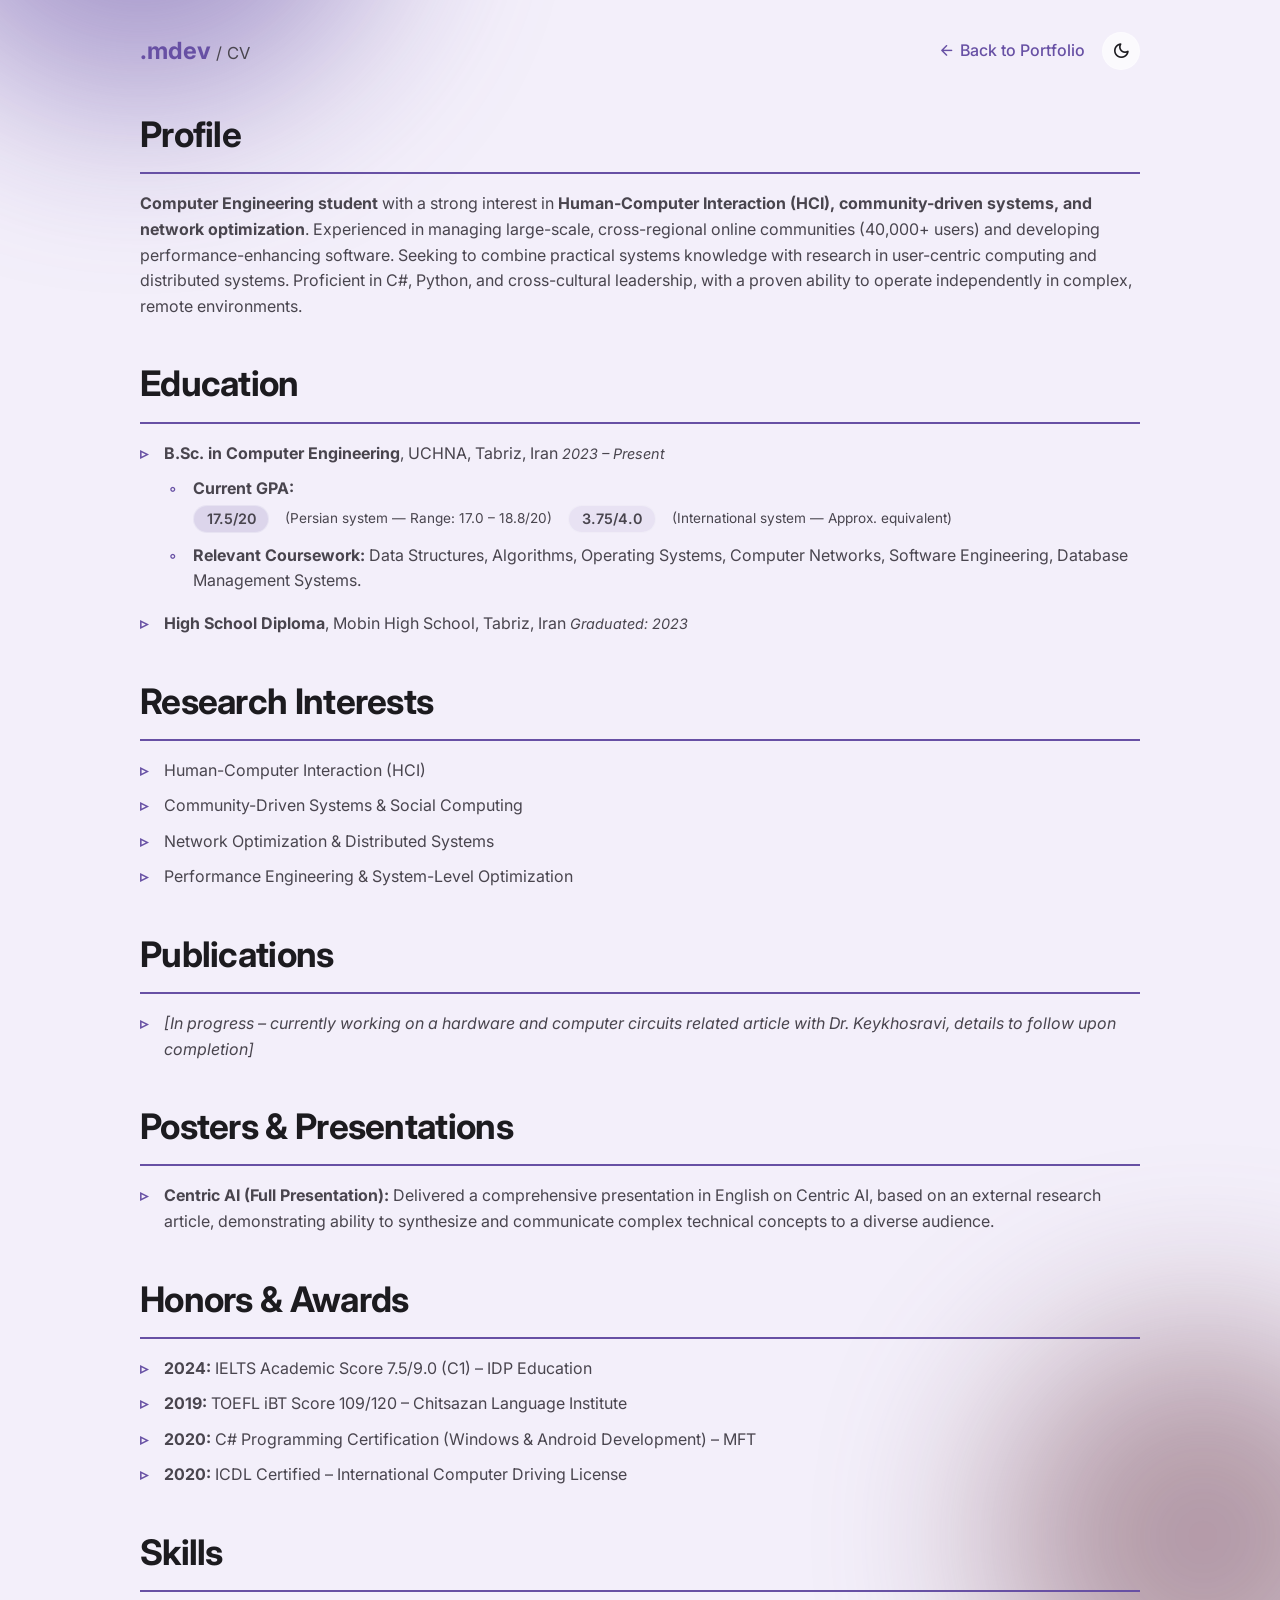
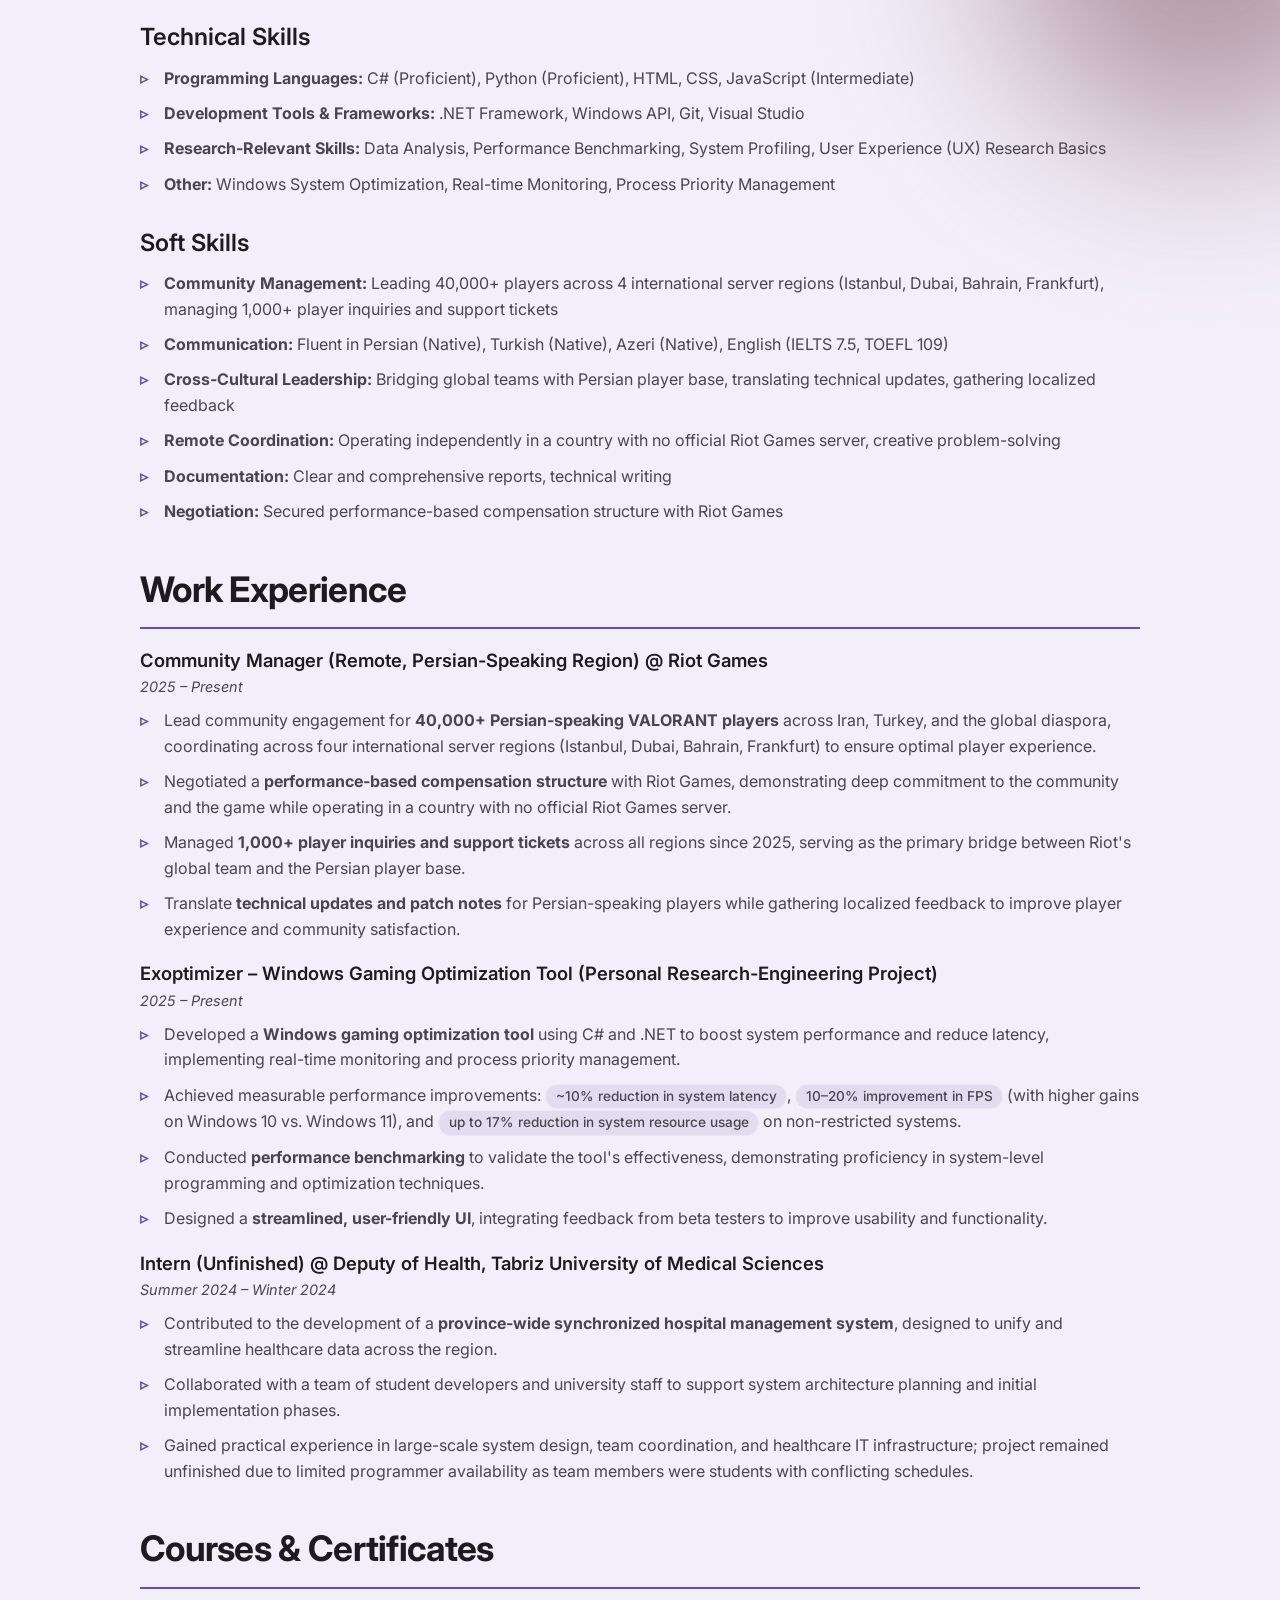
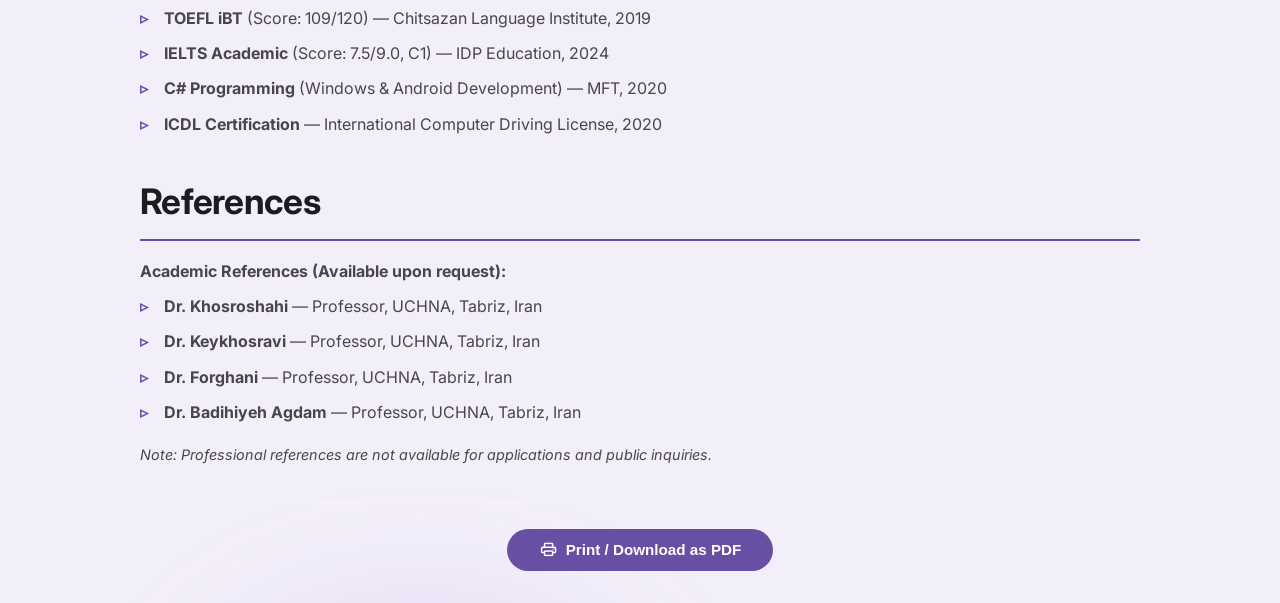
==== cv.html @ 0c9bfec2 "Added CV & Updated Info" ====
<!DOCTYPE html>
<html lang="en">
<head>
    <meta charset="UTF-8">
    <meta name="viewport" content="width=device-width, initial-scale=1.0, viewport-fit=cover">
    <title>Mobin Mardi - CV</title>

    <meta name="description" content="Mobin Mardi — Curriculum Vitae. Computer Engineering student, Community Manager at Riot Games." />
    <link rel="icon" href="https://i.postimg.cc/5t4yKsr4/favicon-32x32.png" type="image/png">

    <link rel="preconnect" href="https://fonts.googleapis.com">
    <link rel="preconnect" href="https://fonts.gstatic.com" crossorigin>
    <link rel="stylesheet" href="https://fonts.googleapis.com/css2?family=Material+Symbols+Rounded:opsz,wght,FILL,GRAD@20..48,100..700,0..1,-50..200">
    <link href="https://fonts.googleapis.com/css2?family=Inter:wght@300;400;500;600;700&display=swap" rel="stylesheet">

    <style>
        /* ---- Inherit theme variables from main site ---- */
        :root {
            --light-primary: #6750a4;
            --light-primary-container: #eaddff;
            --light-secondary: #9a82db;
            --light-tertiary: #7d5260;
            --light-on-primary: #ffffff;
            --light-on-primary-container: #21005e;
            --light-on-surface: #1c1b1f;
            --light-on-surface-variant: #49454e;
            --light-outline: #79747e;

            --dark-primary: #d0bcff;
            --dark-primary-container: #4f378b;
            --dark-secondary: #ccc2dc;
            --dark-tertiary: #efb8c8;
            --dark-on-primary: #371e73;
            --dark-on-primary-container: #eaddff;
            --dark-on-surface: #e6e1e5;
            --dark-on-surface-variant: #cac4d0;
            --dark-outline: #938f99;

            --font-family: "Inter", sans-serif;
            --spacing-sm: clamp(0.5rem, 0.45rem + 0.2vw, 0.65rem);
            --spacing-md: clamp(0.85rem, 0.75rem + 0.4vw, 1.1rem);
            --spacing-lg: clamp(1.2rem, 1rem + 0.8vw, 1.7rem);
            --spacing-xl: clamp(1.6rem, 1.3rem + 1.2vw, 2.4rem);
            --radius-lg: 28px;
            --radius-full: 9999px;
            --transition-normal: 0.35s cubic-bezier(0.4, 0, 0.2, 1);
        }

        body.light-theme {
            --primary: var(--light-primary);
            --primary-rgb: 103, 80, 164;
            --secondary: var(--light-secondary);
            --tertiary: var(--light-tertiary);
            --on-primary: var(--light-on-primary);
            --on-primary-container: var(--light-on-primary-container);
            --on-surface: var(--light-on-surface);
            --on-surface-rgb: 28, 27, 31;
            --on-surface-variant: var(--light-on-surface-variant);
            --outline: var(--light-outline);
            --bg-base: #f3effa;
            --bg-base-rgb: 243, 239, 250;
            --glass-fill: rgba(255, 255, 255, 0.45);
            --glass-fill-strong: rgba(255, 255, 255, 0.65);
            --glass-border: rgba(255, 255, 255, 0.65);
            --glass-border-soft: rgba(255, 255, 255, 0.35);
            --glass-shadow: 0 8px 32px rgba(103, 80, 164, 0.14), 0 1px 1px rgba(255, 255, 255, 0.6) inset;
            --glass-shadow-hover: 0 16px 48px rgba(103, 80, 164, 0.2), 0 1px 1px rgba(255, 255, 255, 0.7) inset;
            --glass-specular: linear-gradient(135deg, rgba(255,255,255,0.55) 0%, rgba(255,255,255,0.12) 35%, rgba(255,255,255,0) 60%);
        }

        body.dark-theme {
            --primary: var(--dark-primary);
            --primary-rgb: 208, 188, 255;
            --secondary: var(--dark-secondary);
            --tertiary: var(--dark-tertiary);
            --on-primary: var(--dark-on-primary);
            --on-primary-container: var(--dark-on-primary-container);
            --on-surface: var(--dark-on-surface);
            --on-surface-rgb: 230, 225, 229;
            --on-surface-variant: var(--dark-on-surface-variant);
            --outline: var(--dark-outline);
            --bg-base: #14111c;
            --bg-base-rgb: 20, 17, 28;
            --glass-fill: rgba(40, 36, 54, 0.45);
            --glass-fill-strong: rgba(40, 36, 54, 0.65);
            --glass-border: rgba(255, 255, 255, 0.14);
            --glass-border-soft: rgba(255, 255, 255, 0.07);
            --glass-shadow: 0 8px 32px rgba(0, 0, 0, 0.45), 0 1px 1px rgba(255, 255, 255, 0.07) inset;
            --glass-shadow-hover: 0 16px 48px rgba(0, 0, 0, 0.55), 0 1px 1px rgba(255, 255, 255, 0.1) inset;
            --glass-specular: linear-gradient(135deg, rgba(255,255,255,0.12) 0%, rgba(255,255,255,0.03) 35%, rgba(255,255,255,0) 60%);
        }

        /* ---- Reset & Base ---- */
        * { margin: 0; padding: 0; box-sizing: border-box; }
        html { scroll-behavior: smooth; }
        body {
            font-family: var(--font-family);
            background-color: var(--bg-base);
            color: var(--on-surface);
            transition: background-color var(--transition-normal), color var(--transition-normal);
            line-height: 1.6;
            padding: 2rem 1.5rem;
            display: flex;
            justify-content: center;
            min-height: 100dvh;
            opacity: 0;
            animation: fadeInPage 0.6s ease forwards;
        }

        @keyframes fadeInPage {
            0% { opacity: 0; transform: translateY(12px); }
            100% { opacity: 1; transform: translateY(0); }
        }

        /* ---- Loading Spinner (shows while page loads) ---- */
        .page-loader {
            position: fixed;
            inset: 0;
            z-index: 9999;
            background: var(--bg-base);
            display: flex;
            align-items: center;
            justify-content: center;
            transition: opacity 0.6s ease, visibility 0.6s ease;
        }

        .page-loader.hidden {
            opacity: 0;
            visibility: hidden;
            pointer-events: none;
        }

        .loader-spinner {
            width: 48px;
            height: 48px;
            border-radius: 50%;
            border: 4px solid var(--glass-border-soft);
            border-top-color: var(--primary);
            animation: spin 0.8s linear infinite;
        }

        @keyframes spin {
            to { transform: rotate(360deg); }
        }

        /* Hide loader once page is ready */
        body.loaded .page-loader {
            opacity: 0;
            visibility: hidden;
            pointer-events: none;
        }

        .container {
            max-width: 1000px;
            width: 100%;
        }

        /* ---- Background Mesh ---- */
        .bg-mesh {
            position: fixed;
            inset: 0;
            z-index: -2;
            overflow: hidden;
            pointer-events: none;
        }
        .bg-mesh span {
            position: absolute;
            border-radius: 50%;
            filter: blur(min(90px, 12vw));
            opacity: 0.55;
            will-change: transform;
        }
        body.dark-theme .bg-mesh span { opacity: 0.35; }
        .bg-mesh .m1 {
            width: clamp(280px, 38vw, 560px);
            height: clamp(280px, 38vw, 560px);
            background: var(--primary);
            top: -10%;
            left: -8%;
            animation: drift1 22s ease-in-out infinite alternate;
        }
        .bg-mesh .m2 {
            width: clamp(240px, 32vw, 480px);
            height: clamp(240px, 32vw, 480px);
            background: var(--tertiary);
            top: 35%;
            right: -10%;
            animation: drift2 26s ease-in-out infinite alternate;
        }
        .bg-mesh .m3 {
            width: clamp(220px, 30vw, 460px);
            height: clamp(220px, 30vw, 460px);
            background: var(--secondary);
            bottom: -12%;
            left: 18%;
            animation: drift3 30s ease-in-out infinite alternate;
        }
        @keyframes drift1 { 0% { transform: translate(0, 0) scale(1); } 100% { transform: translate(6vw, 8vh) scale(1.15); } }
        @keyframes drift2 { 0% { transform: translate(0, 0) scale(1); } 100% { transform: translate(-7vw, 6vh) scale(0.9); } }
        @keyframes drift3 { 0% { transform: translate(0, 0) scale(1); } 100% { transform: translate(5vw, -6vh) scale(1.1); } }

        /* ---- Glass Utility ---- */
        .glass {
            position: relative;
            background: var(--glass-fill);
            backdrop-filter: blur(20px) saturate(160%);
            -webkit-backdrop-filter: blur(20px) saturate(160%);
            border: 1px solid var(--glass-border);
            border-radius: var(--radius-lg);
            box-shadow: var(--glass-shadow);
            isolation: isolate;
            transition: box-shadow var(--transition-normal), background-color var(--transition-normal), border-color var(--transition-normal);
            padding: var(--spacing-lg);
        }
        .glass::before {
            content: "";
            position: absolute;
            inset: 0;
            border-radius: inherit;
            background: var(--glass-specular);
            opacity: 0.9;
            pointer-events: none;
            z-index: 1;
            mix-blend-mode: overlay;
        }
        .glass::after {
            content: "";
            position: absolute;
            inset: 0;
            border-radius: inherit;
            pointer-events: none;
            z-index: 1;
            box-shadow: inset 0 1px 0 var(--glass-border-soft);
        }
        .glass > * { position: relative; z-index: 2; }

        /* ---- Typography ---- */
        h1 {
            font-size: clamp(1.6rem, 1.35rem + 1.2vw, 2.2rem);
            font-weight: 700;
            letter-spacing: -0.02em;
            border-bottom: 2px solid var(--primary);
            padding-bottom: var(--spacing-sm);
            margin-top: var(--spacing-xl);
            margin-bottom: var(--spacing-md);
            color: var(--on-surface);
        }
        h2 {
            font-size: clamp(1.2rem, 1rem + 0.6vw, 1.5rem);
            font-weight: 600;
            margin-top: var(--spacing-lg);
            margin-bottom: var(--spacing-sm);
            color: var(--on-surface);
        }
        h3 {
            font-size: clamp(1rem, 0.9rem + 0.4vw, 1.15rem);
            font-weight: 600;
            margin-top: var(--spacing-md);
            margin-bottom: var(--spacing-xs);
            color: var(--on-surface);
        }
        p { margin-bottom: var(--spacing-sm); color: var(--on-surface-variant); }
        .date { color: var(--on-surface-variant); font-style: italic; font-size: 0.9rem; }

        /* ---- Lists ---- */
        ul { list-style: none; padding-left: 0; margin-bottom: var(--spacing-md); }
        ul li {
            position: relative;
            padding-left: 1.5rem;
            margin-bottom: var(--spacing-sm);
            color: var(--on-surface-variant);
        }
        ul li::before {
            content: "▹";
            position: absolute;
            left: 0;
            color: var(--primary);
            font-weight: 700;
        }
        .indent { padding-left: 1.8rem; }
        .indent li::before { content: "◦"; }

        /* ---- GPA Badges ---- */
        .gpa-container {
            display: flex;
            flex-wrap: wrap;
            gap: 0.4rem 1rem;
            align-items: center;
            margin: 0.2rem 0 0.4rem 0;
        }
        .gpa-badge {
            background: rgba(var(--primary-rgb), 0.16);
            padding: 0.1rem 0.8rem;
            border-radius: var(--radius-full);
            font-weight: 600;
            font-size: 0.9rem;
            border: 1px solid var(--glass-border-soft);
        }
        .gpa-badge-international {
            background: rgba(var(--primary-rgb), 0.08);
            padding: 0.1rem 0.8rem;
            border-radius: var(--radius-full);
            font-weight: 600;
            font-size: 0.9rem;
            border: 1px solid var(--glass-border-soft);
        }
        .gpa-label { color: var(--on-surface-variant); font-size: 0.85rem; }

        /* ---- Metric Highlight ---- */
        .metric-highlight {
            background: rgba(var(--primary-rgb), 0.12);
            padding: 0.05rem 0.6rem;
            border-radius: var(--radius-full);
            font-weight: 500;
            border: 1px solid var(--glass-border-soft);
            display: inline-block;
            font-size: 0.85rem;
        }

        /* ---- Header / Nav ---- */
        .cv-header {
            display: flex;
            justify-content: space-between;
            align-items: center;
            margin-bottom: var(--spacing-lg);
            flex-wrap: wrap;
            gap: var(--spacing-sm);
        }
        .cv-header .logo {
            font-size: clamp(1.2rem, 1rem + 0.6vw, 1.6rem);
            font-weight: 700;
            color: var(--primary);
        }
        .cv-header .logo a { color: var(--primary); text-decoration: none; }
        .cv-header .back-link {
            color: var(--primary);
            text-decoration: none;
            font-weight: 500;
            display: inline-flex;
            align-items: center;
            gap: 4px;
            transition: color var(--transition-normal);
        }
        .cv-header .back-link:hover { color: var(--secondary); }

        /* ---- Theme Toggle (mini) ---- */
        .theme-toggle-mini {
            background: var(--glass-fill-strong);
            border: 1px solid var(--glass-border-soft);
            border-radius: var(--radius-full);
            width: 38px;
            height: 38px;
            display: flex;
            align-items: center;
            justify-content: center;
            cursor: pointer;
            color: var(--on-surface);
            transition: all var(--transition-normal);
        }
        .theme-toggle-mini:hover {
            transform: scale(1.08) rotate(15deg);
            background: rgba(var(--primary-rgb), 0.2);
        }

        /* ---- Print Button ---- */
        .print-btn {
            background: var(--primary);
            color: var(--on-primary);
            border: none;
            padding: 0.7rem 2rem;
            border-radius: var(--radius-full);
            font-weight: 600;
            font-size: 0.95rem;
            cursor: pointer;
            transition: all var(--transition-normal);
            display: inline-flex;
            align-items: center;
            gap: 8px;
        }
        .print-btn:hover {
            transform: translateY(-3px);
            box-shadow: 0 8px 24px rgba(var(--primary-rgb), 0.35);
        }
        .print-btn:active { transform: scale(0.95); }

        /* ---- Responsive ---- */
        @media (max-width: 600px) {
            body { padding: 1rem 0.8rem; }
            .glass { padding: var(--spacing-md); }
            .cv-header { flex-direction: column; align-items: flex-start; }
            .gpa-container { flex-direction: column; align-items: flex-start; gap: 0.2rem; }
            .indent { padding-left: 1rem; }
            h1 { margin-top: var(--spacing-lg); }
        }

        /* ---- Print ---- */
        @media print {
            body { background: white; padding: 0.5in; opacity: 1 !important; animation: none !important; }
            .page-loader { display: none !important; }
            .bg-mesh { display: none; }
            .glass {
                background: white !important;
                backdrop-filter: none !important;
                -webkit-backdrop-filter: none !important;
                border: 1px solid #ccc !important;
                box-shadow: none !important;
            }
            .glass::before, .glass::after { display: none; }
            .cv-header .back-link { display: none; }
            .theme-toggle-mini { display: none; }
            .no-print { display: none !important; }
            h1 { border-bottom-color: #000; }
            .gpa-badge, .gpa-badge-international { background: #eee; border-color: #999; }
            .metric-highlight { background: #eee; border-color: #999; }
        }
    </style>
</head>
<body class="light-theme">

    <!-- ===== PAGE LOADER ===== -->
    <div class="page-loader" id="page-loader">
        <div class="loader-spinner"></div>
    </div>

    <div class="bg-mesh" aria-hidden="true">
        <span class="m1"></span>
        <span class="m2"></span>
        <span class="m3"></span>
    </div>

    <div class="container">

        <!-- ===== HEADER ===== -->
        <div class="cv-header">
            <div class="logo"><a href="index.html">.mdev</a> <span style="font-weight: 400; color: var(--on-surface-variant); font-size: 0.7em;">/ CV</span></div>
            <div style="display: flex; align-items: center; gap: var(--spacing-md); flex-wrap: wrap;">
                <a href="index.html" class="back-link">
                    <span class="material-symbols-rounded" style="font-size: 1.2rem;">arrow_back</span>
                    Back to Portfolio
                </a>
                <button class="theme-toggle-mini" id="theme-toggle-btn" aria-label="Toggle dark mode">
                    <span class="material-symbols-rounded" id="theme-icon" style="font-size: 1.3rem;">dark_mode</span>
                </button>
            </div>
        </div>

        <!-- ===== PROFILE ===== -->
        <h1>Profile</h1>
        <p><strong>Computer Engineering student</strong> with a strong interest in <strong>Human-Computer Interaction (HCI), community-driven systems, and network optimization</strong>. Experienced in managing large-scale, cross-regional online communities (40,000+ users) and developing performance-enhancing software. Seeking to combine practical systems knowledge with research in user-centric computing and distributed systems. Proficient in C#, Python, and cross-cultural leadership, with a proven ability to operate independently in complex, remote environments.</p>

        <!-- ===== EDUCATION ===== -->
        <h1>Education</h1>
        <ul>
            <li><strong>B.Sc. in Computer Engineering</strong>, UCHNA, Tabriz, Iran <span class="date">2023 – Present</span></li>
            <ul class="indent">
                <li>
                    <strong>Current GPA:</strong>
                    <div class="gpa-container">
                        <span class="gpa-badge">17.5/20</span>
                        <span class="gpa-label">(Persian system — Range: 17.0 – 18.8/20)</span>
                        <span class="gpa-badge-international">3.75/4.0</span>
                        <span class="gpa-label">(International system — Approx. equivalent)</span>
                    </div>
                </li>
                <li><strong>Relevant Coursework:</strong> Data Structures, Algorithms, Operating Systems, Computer Networks, Software Engineering, Database Management Systems.</li>
            </ul>
            <li><strong>High School Diploma</strong>, Mobin High School, Tabriz, Iran <span class="date">Graduated: 2023</span></li>
        </ul>

        <!-- ===== RESEARCH INTERESTS ===== -->
        <h1>Research Interests</h1>
        <ul>
            <li>Human-Computer Interaction (HCI)</li>
            <li>Community-Driven Systems &amp; Social Computing</li>
            <li>Network Optimization &amp; Distributed Systems</li>
            <li>Performance Engineering &amp; System-Level Optimization</li>
        </ul>

        <!-- ===== PUBLICATIONS ===== -->
        <h1>Publications</h1>
        <ul>
            <li><em>[In progress – currently working on a hardware and computer circuits related article with Dr. Keykhosravi, details to follow upon completion]</em></li>
        </ul>

        <!-- ===== POSTERS & PRESENTATIONS ===== -->
        <h1>Posters &amp; Presentations</h1>
        <ul>
            <li><strong>Centric AI (Full Presentation):</strong> Delivered a comprehensive presentation in English on Centric AI, based on an external research article, demonstrating ability to synthesize and communicate complex technical concepts to a diverse audience.</li>
        </ul>

        <!-- ===== HONORS & AWARDS ===== -->
        <h1>Honors &amp; Awards</h1>
        <ul>
            <li><strong>2024:</strong> IELTS Academic Score 7.5/9.0 (C1) – IDP Education</li>
            <li><strong>2019:</strong> TOEFL iBT Score 109/120 – Chitsazan Language Institute</li>
            <li><strong>2020:</strong> C# Programming Certification (Windows &amp; Android Development) – MFT</li>
            <li><strong>2020:</strong> ICDL Certified – International Computer Driving License</li>
        </ul>

        <!-- ===== SKILLS ===== -->
        <h1>Skills</h1>

        <h2>Technical Skills</h2>
        <ul>
            <li><strong>Programming Languages:</strong> C# (Proficient), Python (Proficient), HTML, CSS, JavaScript (Intermediate)</li>
            <li><strong>Development Tools &amp; Frameworks:</strong> .NET Framework, Windows API, Git, Visual Studio</li>
            <li><strong>Research-Relevant Skills:</strong> Data Analysis, Performance Benchmarking, System Profiling, User Experience (UX) Research Basics</li>
            <li><strong>Other:</strong> Windows System Optimization, Real-time Monitoring, Process Priority Management</li>
        </ul>

        <h2>Soft Skills</h2>
        <ul>
            <li><strong>Community Management:</strong> Leading 40,000+ players across 4 international server regions (Istanbul, Dubai, Bahrain, Frankfurt), managing 1,000+ player inquiries and support tickets</li>
            <li><strong>Communication:</strong> Fluent in Persian (Native), Turkish (Native), Azeri (Native), English (IELTS 7.5, TOEFL 109)</li>
            <li><strong>Cross-Cultural Leadership:</strong> Bridging global teams with Persian player base, translating technical updates, gathering localized feedback</li>
            <li><strong>Remote Coordination:</strong> Operating independently in a country with no official Riot Games server, creative problem-solving</li>
            <li><strong>Documentation:</strong> Clear and comprehensive reports, technical writing</li>
            <li><strong>Negotiation:</strong> Secured performance-based compensation structure with Riot Games</li>
        </ul>

        <!-- ===== WORK EXPERIENCE ===== -->
        <h1>Work Experience</h1>

        <h3>Community Manager (Remote, Persian-Speaking Region) @ Riot Games</h3>
        <p class="date">2025 – Present</p>
        <ul>
            <li>Lead community engagement for <strong>40,000+ Persian-speaking VALORANT players</strong> across Iran, Turkey, and the global diaspora, coordinating across four international server regions (Istanbul, Dubai, Bahrain, Frankfurt) to ensure optimal player experience.</li>
            <li>Negotiated a <strong>performance-based compensation structure</strong> with Riot Games, demonstrating deep commitment to the community and the game while operating in a country with no official Riot Games server.</li>
            <li>Managed <strong>1,000+ player inquiries and support tickets</strong> across all regions since 2025, serving as the primary bridge between Riot's global team and the Persian player base.</li>
            <li>Translate <strong>technical updates and patch notes</strong> for Persian-speaking players while gathering localized feedback to improve player experience and community satisfaction.</li>
        </ul>

        <h3>Exoptimizer – Windows Gaming Optimization Tool (Personal Research-Engineering Project)</h3>
        <p class="date">2025 – Present</p>
        <ul>
            <li>Developed a <strong>Windows gaming optimization tool</strong> using C# and .NET to boost system performance and reduce latency, implementing real-time monitoring and process priority management.</li>
            <li>Achieved measurable performance improvements: <span class="metric-highlight">~10% reduction in system latency</span>, <span class="metric-highlight">10–20% improvement in FPS</span> (with higher gains on Windows 10 vs. Windows 11), and <span class="metric-highlight">up to 17% reduction in system resource usage</span> on non-restricted systems.</li>
            <li>Conducted <strong>performance benchmarking</strong> to validate the tool's effectiveness, demonstrating proficiency in system-level programming and optimization techniques.</li>
            <li>Designed a <strong>streamlined, user-friendly UI</strong>, integrating feedback from beta testers to improve usability and functionality.</li>
        </ul>

        <h3>Intern (Unfinished) @ Deputy of Health, Tabriz University of Medical Sciences</h3>
        <p class="date">Summer 2024 – Winter 2024</p>
        <ul>
            <li>Contributed to the development of a <strong>province-wide synchronized hospital management system</strong>, designed to unify and streamline healthcare data across the region.</li>
            <li>Collaborated with a team of student developers and university staff to support system architecture planning and initial implementation phases.</li>
            <li>Gained practical experience in large-scale system design, team coordination, and healthcare IT infrastructure; project remained unfinished due to limited programmer availability as team members were students with conflicting schedules.</li>
        </ul>

        <!-- ===== COURSES & CERTIFICATES ===== -->
        <h1>Courses &amp; Certificates</h1>
        <ul>
            <li><strong>TOEFL iBT</strong> (Score: 109/120) — Chitsazan Language Institute, 2019</li>
            <li><strong>IELTS Academic</strong> (Score: 7.5/9.0, C1) — IDP Education, 2024</li>
            <li><strong>C# Programming</strong> (Windows &amp; Android Development) — MFT, 2020</li>
            <li><strong>ICDL Certification</strong> — International Computer Driving License, 2020</li>
        </ul>

        <!-- ===== REFERENCES ===== -->
        <h1>References</h1>
        <p><strong>Academic References (Available upon request):</strong></p>
        <ul>
            <li><strong>Dr. Khosroshahi</strong> — Professor, UCHNA, Tabriz, Iran</li>
            <li><strong>Dr. Keykhosravi</strong> — Professor, UCHNA, Tabriz, Iran</li>
            <li><strong>Dr. Forghani</strong> — Professor, UCHNA, Tabriz, Iran</li>
            <li><strong>Dr. Badihiyeh Agdam</strong> — Professor, UCHNA, Tabriz, Iran</li>
        </ul>
        <p style="color: var(--on-surface-variant); font-style: italic; font-size: 0.9rem;">Note: Professional references are not available for applications and public inquiries.</p>

        <!-- ===== PRINT BUTTON ===== -->
        <div style="margin-top: var(--spacing-xl); padding-top: var(--spacing-lg); border-top: 1px solid var(--glass-border-soft); text-align: center;" class="no-print">
            <button onclick="window.print()" class="print-btn">
                <span class="material-symbols-rounded" style="font-size: 1.2rem;">print</span>
                Print / Download as PDF
            </button>
        </div>

    </div>

    <script>
        // ---- Hide loader once page is fully loaded ----
        window.addEventListener('load', function() {
            document.body.classList.add('loaded');
        });

        // ---- Theme Toggle (mirrors main site) ----
        const body = document.body;
        const themeToggleBtn = document.getElementById('theme-toggle-btn');
        const themeIcon = document.getElementById('theme-icon');

        const savedTheme = localStorage.getItem('theme');
        const prefersDark = window.matchMedia('(prefers-color-scheme: dark)');

        if (savedTheme === 'dark' || (!savedTheme && prefersDark.matches)) {
            body.classList.remove('light-theme');
            body.classList.add('dark-theme');
            themeIcon.textContent = 'light_mode';
        } else {
            body.classList.add('light-theme');
            themeIcon.textContent = 'dark_mode';
        }

        themeToggleBtn.addEventListener('click', () => {
            if (body.classList.contains('light-theme')) {
                body.classList.remove('light-theme');
                body.classList.add('dark-theme');
                themeIcon.textContent = 'light_mode';
                localStorage.setItem('theme', 'dark');
            } else {
                body.classList.remove('dark-theme');
                body.classList.add('light-theme');
                themeIcon.textContent = 'dark_mode';
                localStorage.setItem('theme', 'light');
            }
        });

        console.log('✅ CV loaded with theme support!');
    </script>

</body>
</html>
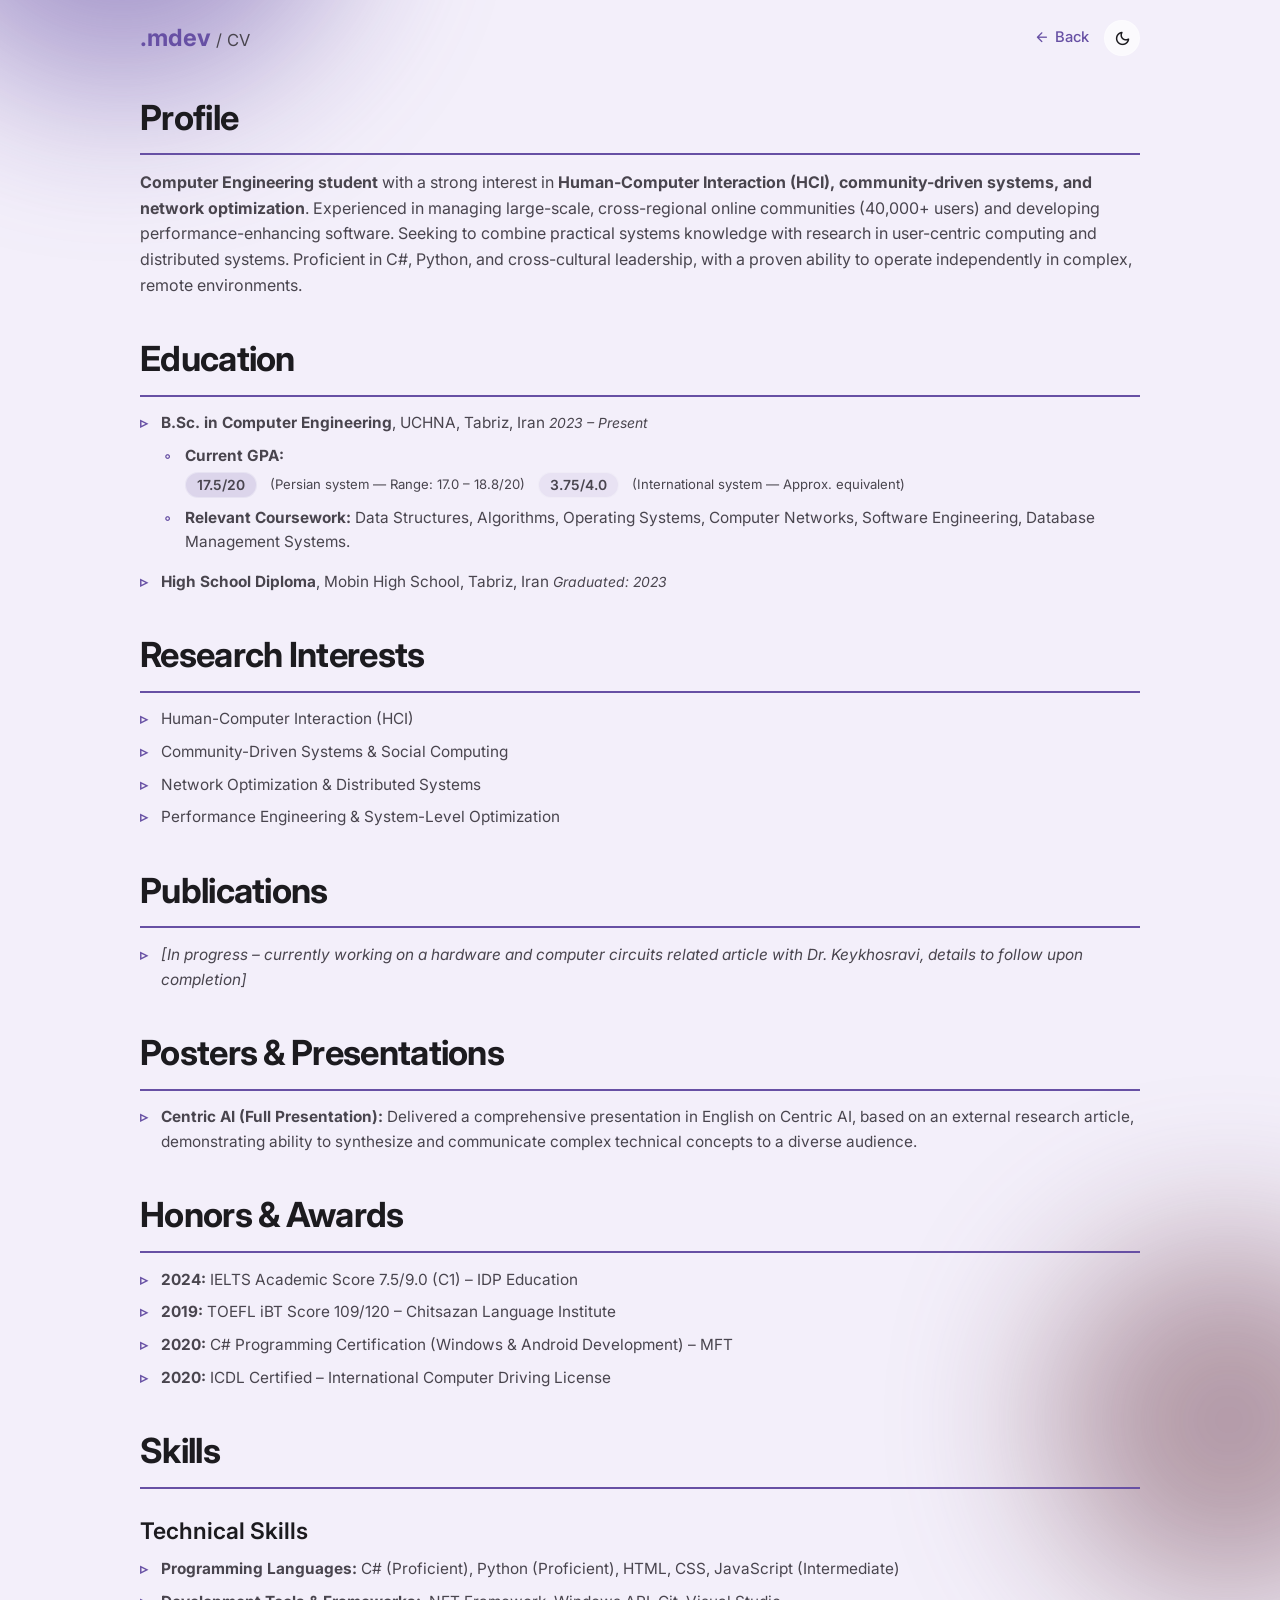
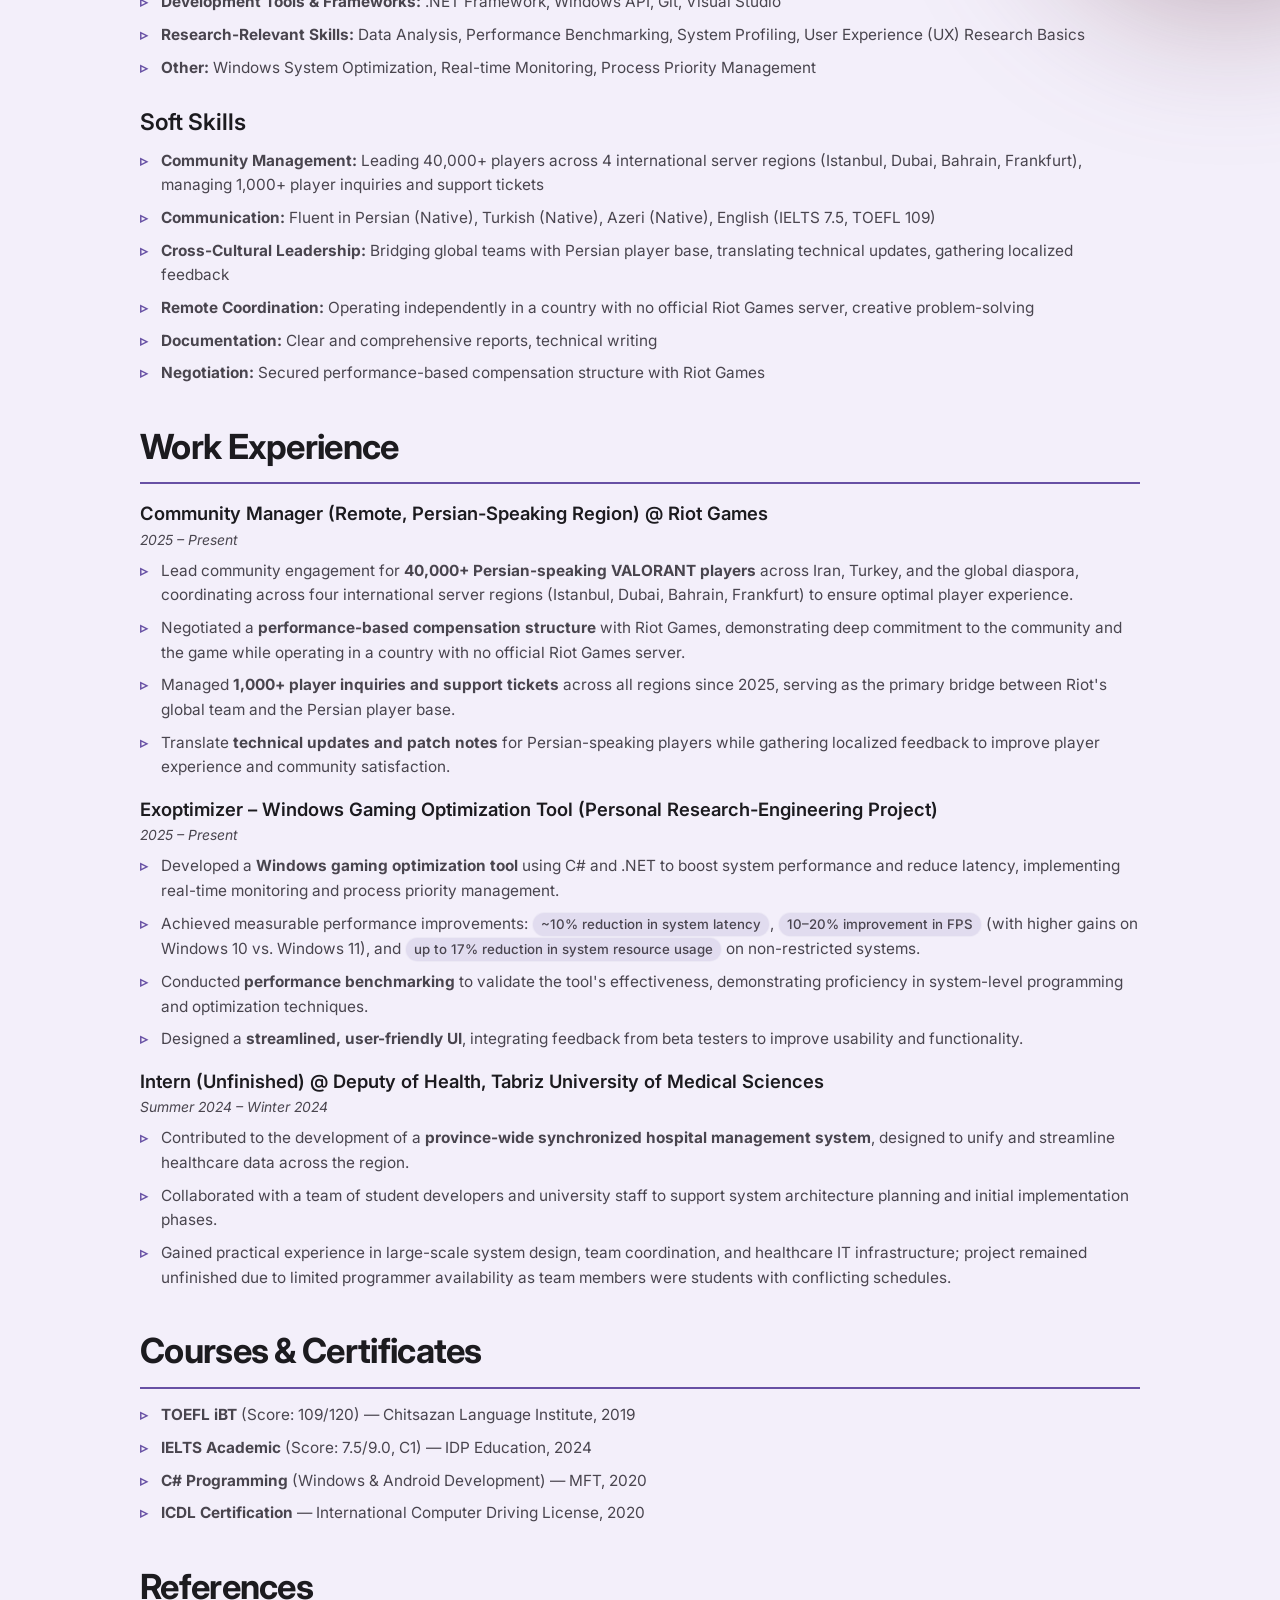
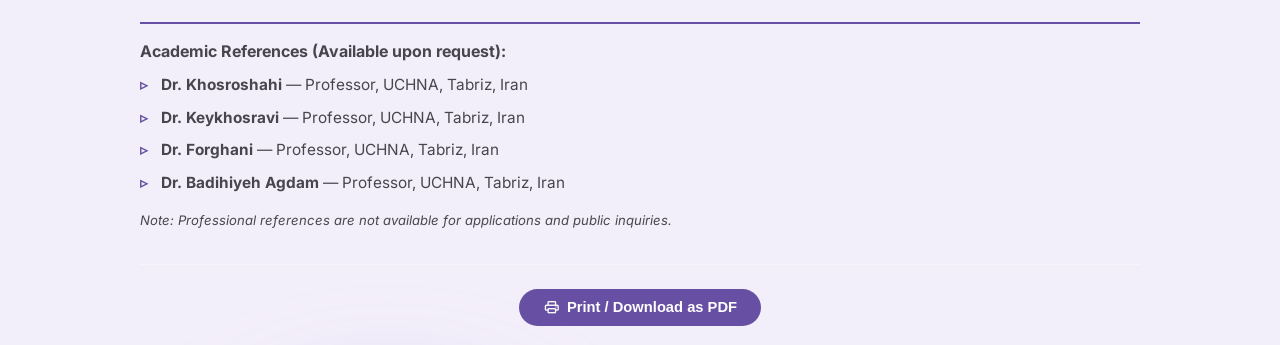
==== commit 47655c16: "Modifications to Mobile Views" ====
--- a/cv.html
+++ b/cv.html
@@ -37,11 +37,11 @@
             --dark-outline: #938f99;
 
             --font-family: "Inter", sans-serif;
-            --spacing-sm: clamp(0.5rem, 0.45rem + 0.2vw, 0.65rem);
-            --spacing-md: clamp(0.85rem, 0.75rem + 0.4vw, 1.1rem);
-            --spacing-lg: clamp(1.2rem, 1rem + 0.8vw, 1.7rem);
-            --spacing-xl: clamp(1.6rem, 1.3rem + 1.2vw, 2.4rem);
-            --radius-lg: 28px;
+            --spacing-sm: clamp(0.4rem, 0.35rem + 0.2vw, 0.65rem);
+            --spacing-md: clamp(0.7rem, 0.6rem + 0.4vw, 1.1rem);
+            --spacing-lg: clamp(1rem, 0.85rem + 0.8vw, 1.7rem);
+            --spacing-xl: clamp(1.3rem, 1.1rem + 1.2vw, 2.4rem);
+            --radius-lg: clamp(16px, 3vw, 28px);
             --radius-full: 9999px;
             --transition-normal: 0.35s cubic-bezier(0.4, 0, 0.2, 1);
         }
@@ -99,7 +99,7 @@
             color: var(--on-surface);
             transition: background-color var(--transition-normal), color var(--transition-normal);
             line-height: 1.6;
-            padding: 2rem 1.5rem;
+            padding: 1.2rem 1rem;
             display: flex;
             justify-content: center;
             min-height: 100dvh;
@@ -112,7 +112,7 @@
             100% { opacity: 1; transform: translateY(0); }
         }
 
-        /* ---- Loading Spinner (shows while page loads) ---- */
+        /* ---- Loading Spinner ---- */
         .page-loader {
             position: fixed;
             inset: 0;
@@ -131,8 +131,8 @@
         }
 
         .loader-spinner {
-            width: 48px;
-            height: 48px;
+            width: 44px;
+            height: 44px;
             border-radius: 50%;
             border: 4px solid var(--glass-border-soft);
             border-top-color: var(--primary);
@@ -143,7 +143,6 @@
             to { transform: rotate(360deg); }
         }
 
-        /* Hide loader once page is ready */
         body.loaded .page-loader {
             opacity: 0;
             visibility: hidden;
@@ -166,30 +165,30 @@
         .bg-mesh span {
             position: absolute;
             border-radius: 50%;
-            filter: blur(min(90px, 12vw));
+            filter: blur(min(80px, 12vw));
             opacity: 0.55;
             will-change: transform;
         }
         body.dark-theme .bg-mesh span { opacity: 0.35; }
         .bg-mesh .m1 {
-            width: clamp(280px, 38vw, 560px);
-            height: clamp(280px, 38vw, 560px);
+            width: clamp(220px, 35vw, 560px);
+            height: clamp(220px, 35vw, 560px);
             background: var(--primary);
             top: -10%;
             left: -8%;
             animation: drift1 22s ease-in-out infinite alternate;
         }
         .bg-mesh .m2 {
-            width: clamp(240px, 32vw, 480px);
-            height: clamp(240px, 32vw, 480px);
+            width: clamp(180px, 28vw, 480px);
+            height: clamp(180px, 28vw, 480px);
             background: var(--tertiary);
             top: 35%;
             right: -10%;
             animation: drift2 26s ease-in-out infinite alternate;
         }
         .bg-mesh .m3 {
-            width: clamp(220px, 30vw, 460px);
-            height: clamp(220px, 30vw, 460px);
+            width: clamp(160px, 25vw, 460px);
+            height: clamp(160px, 25vw, 460px);
             background: var(--secondary);
             bottom: -12%;
             left: 18%;
@@ -203,8 +202,8 @@
         .glass {
             position: relative;
             background: var(--glass-fill);
-            backdrop-filter: blur(20px) saturate(160%);
-            -webkit-backdrop-filter: blur(20px) saturate(160%);
+            backdrop-filter: blur(16px) saturate(160%);
+            -webkit-backdrop-filter: blur(16px) saturate(160%);
             border: 1px solid var(--glass-border);
             border-radius: var(--radius-lg);
             box-shadow: var(--glass-shadow);
@@ -236,7 +235,7 @@
 
         /* ---- Typography ---- */
         h1 {
-            font-size: clamp(1.6rem, 1.35rem + 1.2vw, 2.2rem);
+            font-size: clamp(1.4rem, 1.2rem + 1.2vw, 2.2rem);
             font-weight: 700;
             letter-spacing: -0.02em;
             border-bottom: 2px solid var(--primary);
@@ -246,29 +245,39 @@
             color: var(--on-surface);
         }
         h2 {
-            font-size: clamp(1.2rem, 1rem + 0.6vw, 1.5rem);
+            font-size: clamp(1.1rem, 0.95rem + 0.6vw, 1.5rem);
             font-weight: 600;
             margin-top: var(--spacing-lg);
             margin-bottom: var(--spacing-sm);
             color: var(--on-surface);
         }
         h3 {
-            font-size: clamp(1rem, 0.9rem + 0.4vw, 1.15rem);
+            font-size: clamp(0.95rem, 0.85rem + 0.4vw, 1.15rem);
             font-weight: 600;
             margin-top: var(--spacing-md);
             margin-bottom: var(--spacing-xs);
             color: var(--on-surface);
         }
-        p { margin-bottom: var(--spacing-sm); color: var(--on-surface-variant); }
-        .date { color: var(--on-surface-variant); font-style: italic; font-size: 0.9rem; }
+        p {
+            margin-bottom: var(--spacing-sm);
+            color: var(--on-surface-variant);
+            font-size: clamp(0.9rem, 0.85rem + 0.2vw, 1rem);
+        }
+        .date {
+            color: var(--on-surface-variant);
+            font-style: italic;
+            font-size: clamp(0.8rem, 0.75rem + 0.15vw, 0.9rem);
+        }
 
         /* ---- Lists ---- */
         ul { list-style: none; padding-left: 0; margin-bottom: var(--spacing-md); }
         ul li {
             position: relative;
-            padding-left: 1.5rem;
+            padding-left: 1.3rem;
             margin-bottom: var(--spacing-sm);
             color: var(--on-surface-variant);
+            font-size: clamp(0.85rem, 0.8rem + 0.2vw, 1rem);
+            line-height: 1.6;
         }
         ul li::before {
             content: "▹";
@@ -277,44 +286,47 @@
             color: var(--primary);
             font-weight: 700;
         }
-        .indent { padding-left: 1.8rem; }
+        .indent { padding-left: 1.5rem; }
         .indent li::before { content: "◦"; }
 
         /* ---- GPA Badges ---- */
         .gpa-container {
             display: flex;
             flex-wrap: wrap;
-            gap: 0.4rem 1rem;
+            gap: 0.3rem 0.8rem;
             align-items: center;
             margin: 0.2rem 0 0.4rem 0;
         }
         .gpa-badge {
             background: rgba(var(--primary-rgb), 0.16);
-            padding: 0.1rem 0.8rem;
+            padding: 0.05rem 0.7rem;
             border-radius: var(--radius-full);
             font-weight: 600;
-            font-size: 0.9rem;
+            font-size: clamp(0.8rem, 0.75rem + 0.15vw, 0.9rem);
             border: 1px solid var(--glass-border-soft);
         }
         .gpa-badge-international {
             background: rgba(var(--primary-rgb), 0.08);
-            padding: 0.1rem 0.8rem;
+            padding: 0.05rem 0.7rem;
             border-radius: var(--radius-full);
             font-weight: 600;
-            font-size: 0.9rem;
+            font-size: clamp(0.8rem, 0.75rem + 0.15vw, 0.9rem);
             border: 1px solid var(--glass-border-soft);
         }
-        .gpa-label { color: var(--on-surface-variant); font-size: 0.85rem; }
+        .gpa-label {
+            color: var(--on-surface-variant);
+            font-size: clamp(0.75rem, 0.7rem + 0.15vw, 0.85rem);
+        }
 
         /* ---- Metric Highlight ---- */
         .metric-highlight {
             background: rgba(var(--primary-rgb), 0.12);
-            padding: 0.05rem 0.6rem;
+            padding: 0.05rem 0.5rem;
             border-radius: var(--radius-full);
             font-weight: 500;
             border: 1px solid var(--glass-border-soft);
             display: inline-block;
-            font-size: 0.85rem;
+            font-size: clamp(0.8rem, 0.75rem + 0.1vw, 0.85rem);
         }
 
         /* ---- Header / Nav ---- */
@@ -327,7 +339,7 @@
             gap: var(--spacing-sm);
         }
         .cv-header .logo {
-            font-size: clamp(1.2rem, 1rem + 0.6vw, 1.6rem);
+            font-size: clamp(1.1rem, 1rem + 0.6vw, 1.6rem);
             font-weight: 700;
             color: var(--primary);
         }
@@ -336,6 +348,7 @@
             color: var(--primary);
             text-decoration: none;
             font-weight: 500;
+            font-size: clamp(0.85rem, 0.8rem + 0.15vw, 0.95rem);
             display: inline-flex;
             align-items: center;
             gap: 4px;
@@ -348,8 +361,8 @@
             background: var(--glass-fill-strong);
             border: 1px solid var(--glass-border-soft);
             border-radius: var(--radius-full);
-            width: 38px;
-            height: 38px;
+            width: 36px;
+            height: 36px;
             display: flex;
             align-items: center;
             justify-content: center;
@@ -361,41 +374,64 @@
             transform: scale(1.08) rotate(15deg);
             background: rgba(var(--primary-rgb), 0.2);
         }
+        .theme-toggle-mini .material-symbols-rounded {
+            font-size: 1.2rem;
+        }
 
         /* ---- Print Button ---- */
         .print-btn {
             background: var(--primary);
             color: var(--on-primary);
             border: none;
-            padding: 0.7rem 2rem;
+            padding: 0.6rem 1.5rem;
             border-radius: var(--radius-full);
             font-weight: 600;
-            font-size: 0.95rem;
+            font-size: clamp(0.85rem, 0.8rem + 0.15vw, 0.95rem);
             cursor: pointer;
             transition: all var(--transition-normal);
             display: inline-flex;
             align-items: center;
-            gap: 8px;
+            gap: 6px;
+            width: auto;
         }
         .print-btn:hover {
-            transform: translateY(-3px);
+            transform: translateY(-2px);
             box-shadow: 0 8px 24px rgba(var(--primary-rgb), 0.35);
         }
         .print-btn:active { transform: scale(0.95); }
 
         /* ---- Responsive ---- */
         @media (max-width: 600px) {
-            body { padding: 1rem 0.8rem; }
-            .glass { padding: var(--spacing-md); }
-            .cv-header { flex-direction: column; align-items: flex-start; }
+            body { padding: 0.8rem 0.6rem; }
+            .glass { padding: var(--spacing-md); border-radius: clamp(14px, 2.5vw, 20px); }
+            .cv-header { flex-direction: column; align-items: stretch; gap: var(--spacing-sm); }
+            .cv-header > div:last-child { justify-content: space-between; }
             .gpa-container { flex-direction: column; align-items: flex-start; gap: 0.2rem; }
-            .indent { padding-left: 1rem; }
-            h1 { margin-top: var(--spacing-lg); }
+            .indent { padding-left: 0.8rem; }
+            h1 { margin-top: var(--spacing-lg); font-size: clamp(1.3rem, 1.1rem + 1vw, 1.6rem); }
+            h2 { font-size: clamp(1rem, 0.9rem + 0.4vw, 1.2rem); }
+            h3 { font-size: clamp(0.9rem, 0.85rem + 0.2vw, 1rem); }
+            ul li { padding-left: 1.1rem; font-size: clamp(0.8rem, 0.75rem + 0.15vw, 0.9rem); }
+            .print-btn {
+                width: 100%;
+                justify-content: center;
+                padding: 0.7rem 1rem;
+            }
+        }
+
+        @media (max-width: 380px) {
+            body { padding: 0.5rem 0.4rem; }
+            .glass { padding: var(--spacing-sm); }
+            .cv-header .logo { font-size: 1rem; }
+            .theme-toggle-mini { width: 32px; height: 32px; }
+            .theme-toggle-mini .material-symbols-rounded { font-size: 1rem; }
+            .gpa-badge, .gpa-badge-international { font-size: 0.7rem; padding: 0.05rem 0.5rem; }
+            .gpa-label { font-size: 0.65rem; }
         }
 
         /* ---- Print ---- */
         @media print {
-            body { background: white; padding: 0.5in; opacity: 1 !important; animation: none !important; }
+            body { background: white; padding: 0.4in; opacity: 1 !important; animation: none !important; }
             .page-loader { display: none !important; }
             .bg-mesh { display: none; }
             .glass {
@@ -404,6 +440,7 @@
                 -webkit-backdrop-filter: none !important;
                 border: 1px solid #ccc !important;
                 box-shadow: none !important;
+                padding: 0.8rem !important;
             }
             .glass::before, .glass::after { display: none; }
             .cv-header .back-link { display: none; }
@@ -412,6 +449,8 @@
             h1 { border-bottom-color: #000; }
             .gpa-badge, .gpa-badge-international { background: #eee; border-color: #999; }
             .metric-highlight { background: #eee; border-color: #999; }
+            ul li { font-size: 10pt !important; }
+            p { font-size: 10pt !important; }
         }
     </style>
 </head>
@@ -435,11 +474,11 @@
             <div class="logo"><a href="index.html">.mdev</a> <span style="font-weight: 400; color: var(--on-surface-variant); font-size: 0.7em;">/ CV</span></div>
             <div style="display: flex; align-items: center; gap: var(--spacing-md); flex-wrap: wrap;">
                 <a href="index.html" class="back-link">
-                    <span class="material-symbols-rounded" style="font-size: 1.2rem;">arrow_back</span>
-                    Back to Portfolio
+                    <span class="material-symbols-rounded" style="font-size: 1.1rem;">arrow_back</span>
+                    Back
                 </a>
                 <button class="theme-toggle-mini" id="theme-toggle-btn" aria-label="Toggle dark mode">
-                    <span class="material-symbols-rounded" id="theme-icon" style="font-size: 1.3rem;">dark_mode</span>
+                    <span class="material-symbols-rounded" id="theme-icon">dark_mode</span>
                 </button>
             </div>
         </div>
@@ -565,12 +604,12 @@
             <li><strong>Dr. Forghani</strong> — Professor, UCHNA, Tabriz, Iran</li>
             <li><strong>Dr. Badihiyeh Agdam</strong> — Professor, UCHNA, Tabriz, Iran</li>
         </ul>
-        <p style="color: var(--on-surface-variant); font-style: italic; font-size: 0.9rem;">Note: Professional references are not available for applications and public inquiries.</p>
+        <p style="color: var(--on-surface-variant); font-style: italic; font-size: clamp(0.75rem, 0.7rem + 0.15vw, 0.9rem);">Note: Professional references are not available for applications and public inquiries.</p>
 
         <!-- ===== PRINT BUTTON ===== -->
         <div style="margin-top: var(--spacing-xl); padding-top: var(--spacing-lg); border-top: 1px solid var(--glass-border-soft); text-align: center;" class="no-print">
             <button onclick="window.print()" class="print-btn">
-                <span class="material-symbols-rounded" style="font-size: 1.2rem;">print</span>
+                <span class="material-symbols-rounded" style="font-size: 1.1rem;">print</span>
                 Print / Download as PDF
             </button>
         </div>
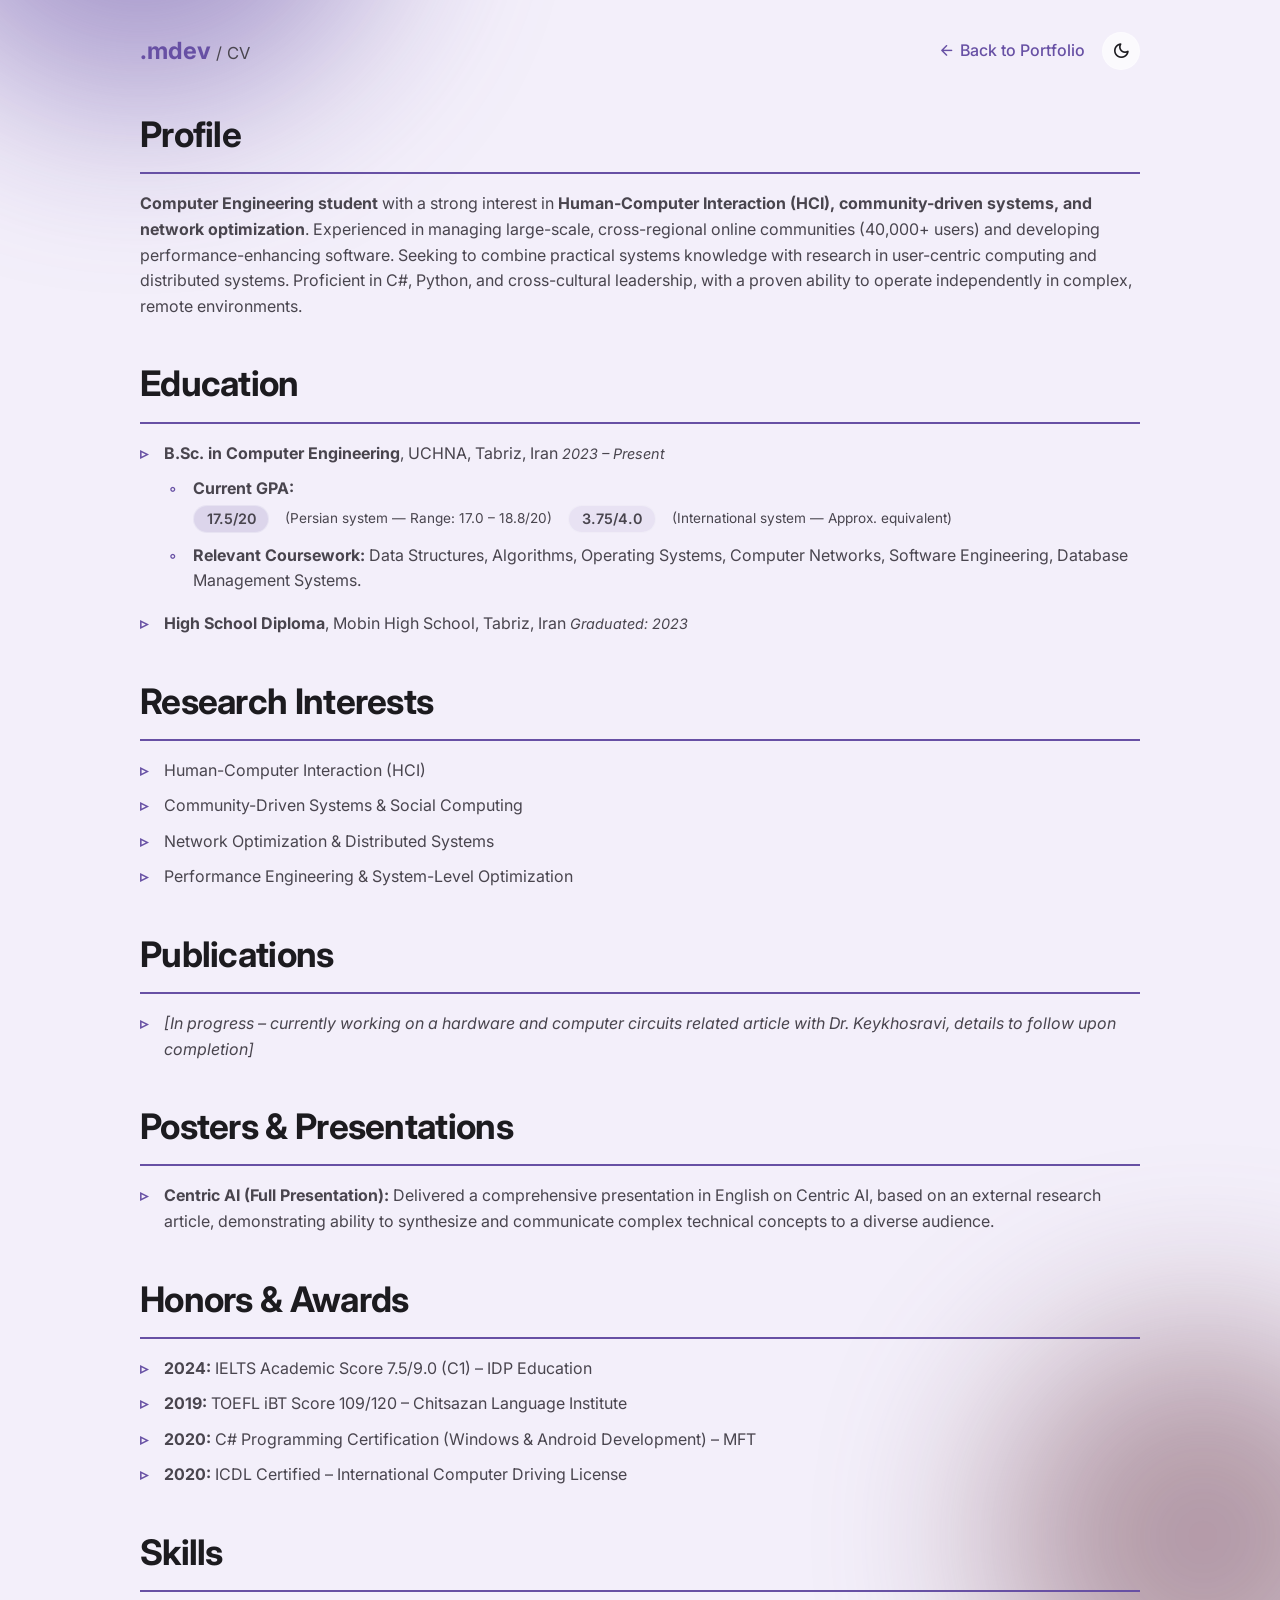
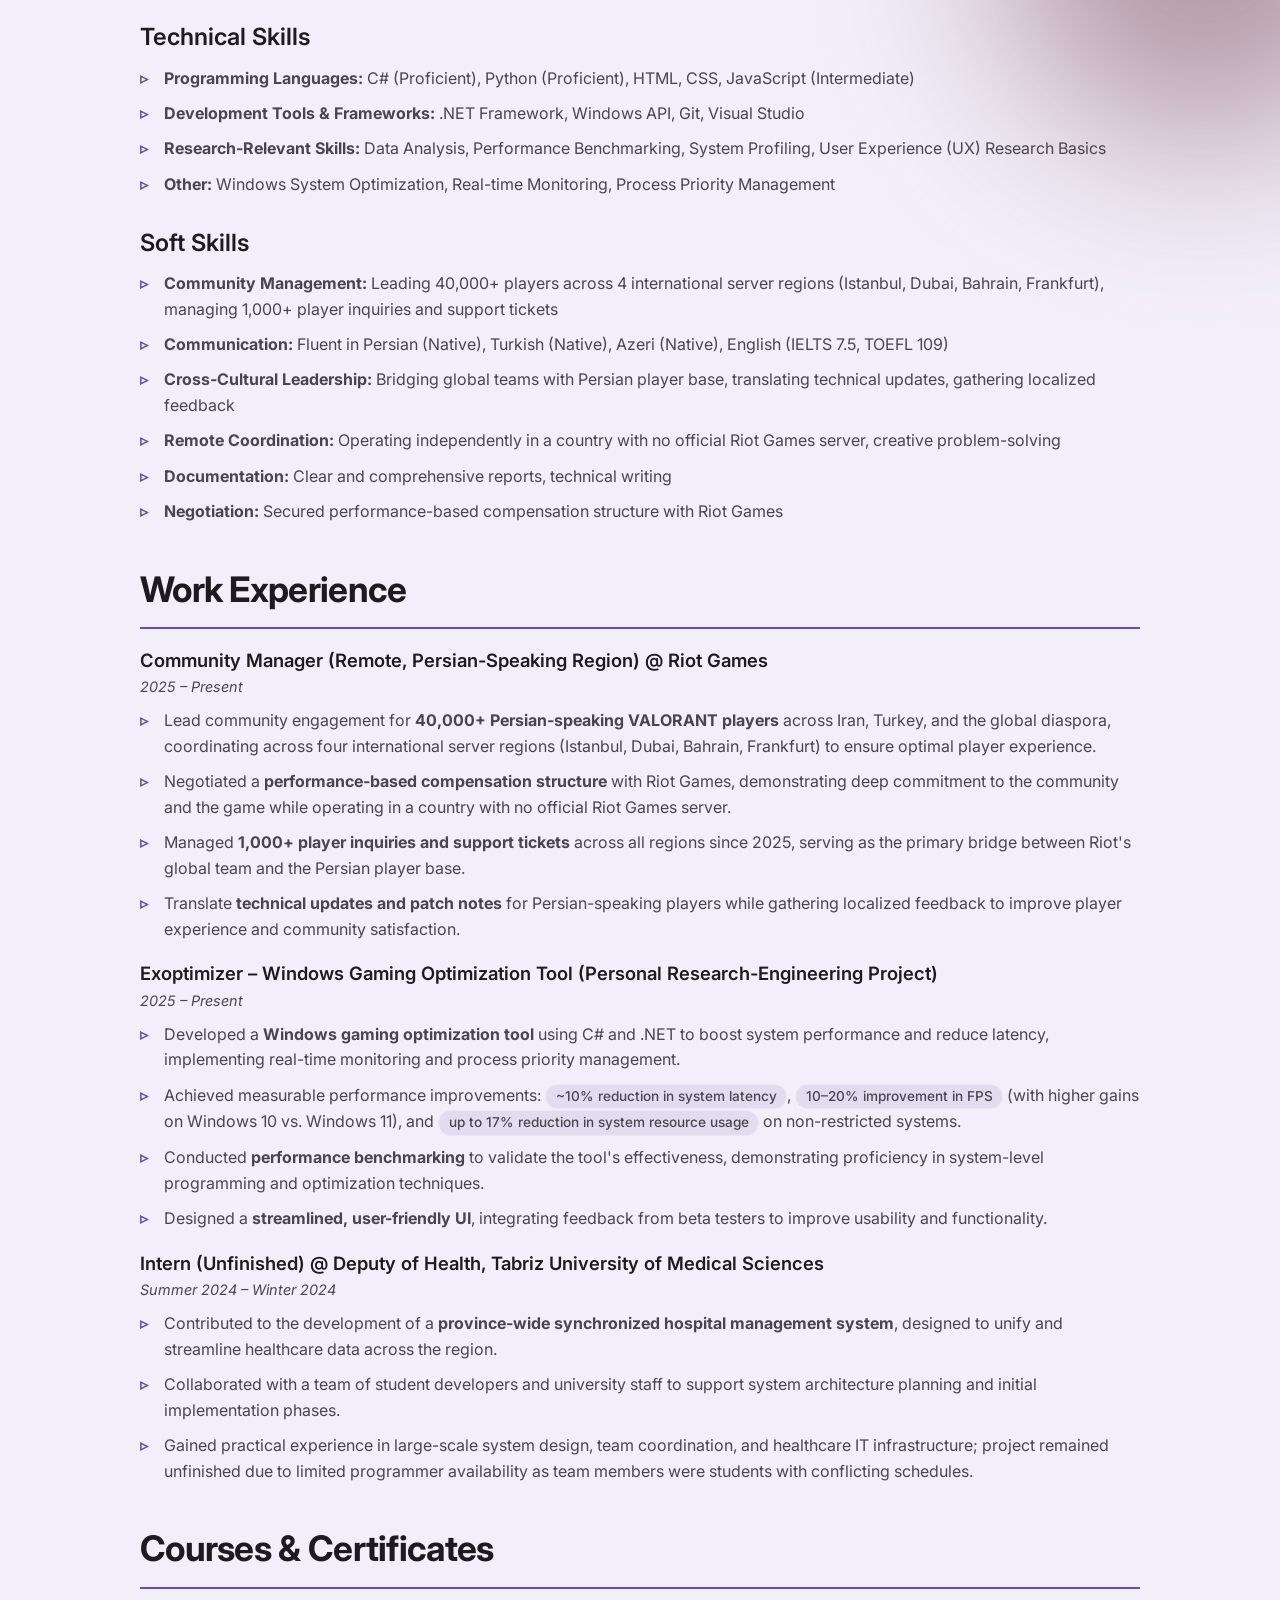
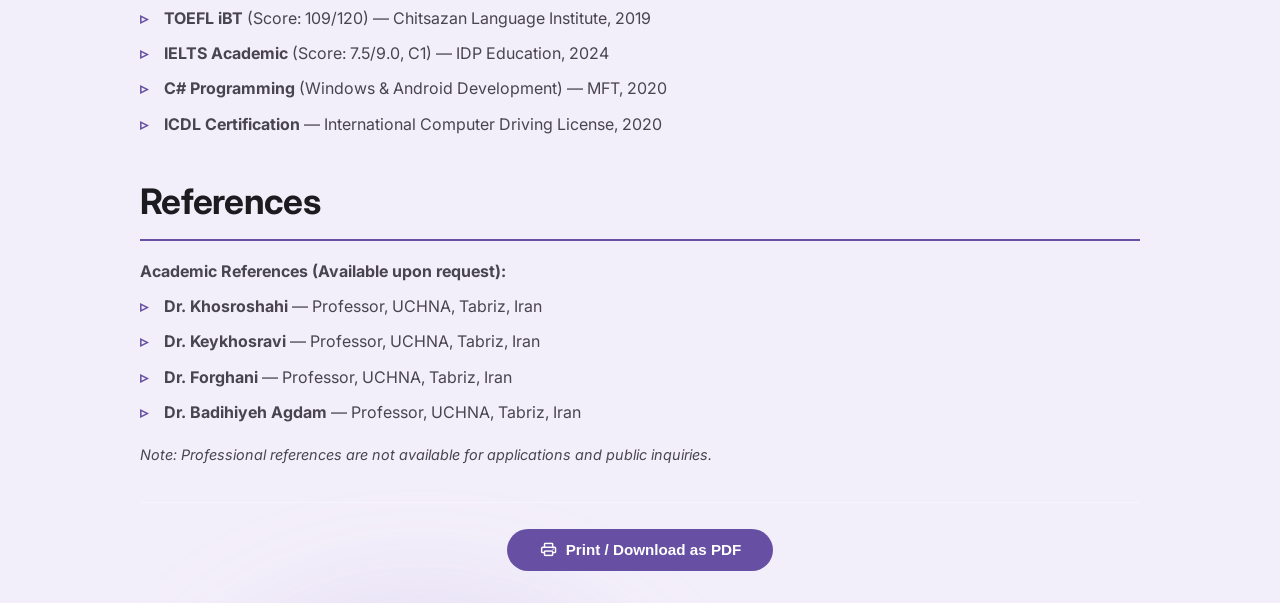
==== commit 0dc26933: "Fixed UI Bugs" ====
--- a/cv.html
+++ b/cv.html
@@ -37,11 +37,11 @@
             --dark-outline: #938f99;
 
             --font-family: "Inter", sans-serif;
-            --spacing-sm: clamp(0.4rem, 0.35rem + 0.2vw, 0.65rem);
-            --spacing-md: clamp(0.7rem, 0.6rem + 0.4vw, 1.1rem);
-            --spacing-lg: clamp(1rem, 0.85rem + 0.8vw, 1.7rem);
-            --spacing-xl: clamp(1.3rem, 1.1rem + 1.2vw, 2.4rem);
-            --radius-lg: clamp(16px, 3vw, 28px);
+            --spacing-sm: clamp(0.5rem, 0.45rem + 0.2vw, 0.65rem);
+            --spacing-md: clamp(0.85rem, 0.75rem + 0.4vw, 1.1rem);
+            --spacing-lg: clamp(1.2rem, 1rem + 0.8vw, 1.7rem);
+            --spacing-xl: clamp(1.6rem, 1.3rem + 1.2vw, 2.4rem);
+            --radius-lg: 28px;
             --radius-full: 9999px;
             --transition-normal: 0.35s cubic-bezier(0.4, 0, 0.2, 1);
         }
@@ -99,7 +99,7 @@
             color: var(--on-surface);
             transition: background-color var(--transition-normal), color var(--transition-normal);
             line-height: 1.6;
-            padding: 1.2rem 1rem;
+            padding: 2rem 1.5rem;
             display: flex;
             justify-content: center;
             min-height: 100dvh;
@@ -112,7 +112,7 @@
             100% { opacity: 1; transform: translateY(0); }
         }
 
-        /* ---- Loading Spinner ---- */
+        /* ---- Loading Spinner (shows while page loads) ---- */
         .page-loader {
             position: fixed;
             inset: 0;
@@ -131,8 +131,8 @@
         }
 
         .loader-spinner {
-            width: 44px;
-            height: 44px;
+            width: 48px;
+            height: 48px;
             border-radius: 50%;
             border: 4px solid var(--glass-border-soft);
             border-top-color: var(--primary);
@@ -143,6 +143,7 @@
             to { transform: rotate(360deg); }
         }
 
+        /* Hide loader once page is ready */
         body.loaded .page-loader {
             opacity: 0;
             visibility: hidden;
@@ -165,30 +166,30 @@
         .bg-mesh span {
             position: absolute;
             border-radius: 50%;
-            filter: blur(min(80px, 12vw));
+            filter: blur(min(90px, 12vw));
             opacity: 0.55;
             will-change: transform;
         }
         body.dark-theme .bg-mesh span { opacity: 0.35; }
         .bg-mesh .m1 {
-            width: clamp(220px, 35vw, 560px);
-            height: clamp(220px, 35vw, 560px);
+            width: clamp(280px, 38vw, 560px);
+            height: clamp(280px, 38vw, 560px);
             background: var(--primary);
             top: -10%;
             left: -8%;
             animation: drift1 22s ease-in-out infinite alternate;
         }
         .bg-mesh .m2 {
-            width: clamp(180px, 28vw, 480px);
-            height: clamp(180px, 28vw, 480px);
+            width: clamp(240px, 32vw, 480px);
+            height: clamp(240px, 32vw, 480px);
             background: var(--tertiary);
             top: 35%;
             right: -10%;
             animation: drift2 26s ease-in-out infinite alternate;
         }
         .bg-mesh .m3 {
-            width: clamp(160px, 25vw, 460px);
-            height: clamp(160px, 25vw, 460px);
+            width: clamp(220px, 30vw, 460px);
+            height: clamp(220px, 30vw, 460px);
             background: var(--secondary);
             bottom: -12%;
             left: 18%;
@@ -202,8 +203,8 @@
         .glass {
             position: relative;
             background: var(--glass-fill);
-            backdrop-filter: blur(16px) saturate(160%);
-            -webkit-backdrop-filter: blur(16px) saturate(160%);
+            backdrop-filter: blur(20px) saturate(160%);
+            -webkit-backdrop-filter: blur(20px) saturate(160%);
             border: 1px solid var(--glass-border);
             border-radius: var(--radius-lg);
             box-shadow: var(--glass-shadow);
@@ -235,7 +236,7 @@
 
         /* ---- Typography ---- */
         h1 {
-            font-size: clamp(1.4rem, 1.2rem + 1.2vw, 2.2rem);
+            font-size: clamp(1.6rem, 1.35rem + 1.2vw, 2.2rem);
             font-weight: 700;
             letter-spacing: -0.02em;
             border-bottom: 2px solid var(--primary);
@@ -245,39 +246,29 @@
             color: var(--on-surface);
         }
         h2 {
-            font-size: clamp(1.1rem, 0.95rem + 0.6vw, 1.5rem);
+            font-size: clamp(1.2rem, 1rem + 0.6vw, 1.5rem);
             font-weight: 600;
             margin-top: var(--spacing-lg);
             margin-bottom: var(--spacing-sm);
             color: var(--on-surface);
         }
         h3 {
-            font-size: clamp(0.95rem, 0.85rem + 0.4vw, 1.15rem);
+            font-size: clamp(1rem, 0.9rem + 0.4vw, 1.15rem);
             font-weight: 600;
             margin-top: var(--spacing-md);
             margin-bottom: var(--spacing-xs);
             color: var(--on-surface);
         }
-        p {
-            margin-bottom: var(--spacing-sm);
-            color: var(--on-surface-variant);
-            font-size: clamp(0.9rem, 0.85rem + 0.2vw, 1rem);
-        }
-        .date {
-            color: var(--on-surface-variant);
-            font-style: italic;
-            font-size: clamp(0.8rem, 0.75rem + 0.15vw, 0.9rem);
-        }
+        p { margin-bottom: var(--spacing-sm); color: var(--on-surface-variant); }
+        .date { color: var(--on-surface-variant); font-style: italic; font-size: 0.9rem; }
 
         /* ---- Lists ---- */
         ul { list-style: none; padding-left: 0; margin-bottom: var(--spacing-md); }
         ul li {
             position: relative;
-            padding-left: 1.3rem;
+            padding-left: 1.5rem;
             margin-bottom: var(--spacing-sm);
             color: var(--on-surface-variant);
-            font-size: clamp(0.85rem, 0.8rem + 0.2vw, 1rem);
-            line-height: 1.6;
         }
         ul li::before {
             content: "▹";
@@ -286,47 +277,44 @@
             color: var(--primary);
             font-weight: 700;
         }
-        .indent { padding-left: 1.5rem; }
+        .indent { padding-left: 1.8rem; }
         .indent li::before { content: "◦"; }
 
         /* ---- GPA Badges ---- */
         .gpa-container {
             display: flex;
             flex-wrap: wrap;
-            gap: 0.3rem 0.8rem;
+            gap: 0.4rem 1rem;
             align-items: center;
             margin: 0.2rem 0 0.4rem 0;
         }
         .gpa-badge {
             background: rgba(var(--primary-rgb), 0.16);
-            padding: 0.05rem 0.7rem;
+            padding: 0.1rem 0.8rem;
             border-radius: var(--radius-full);
             font-weight: 600;
-            font-size: clamp(0.8rem, 0.75rem + 0.15vw, 0.9rem);
+            font-size: 0.9rem;
             border: 1px solid var(--glass-border-soft);
         }
         .gpa-badge-international {
             background: rgba(var(--primary-rgb), 0.08);
-            padding: 0.05rem 0.7rem;
+            padding: 0.1rem 0.8rem;
             border-radius: var(--radius-full);
             font-weight: 600;
-            font-size: clamp(0.8rem, 0.75rem + 0.15vw, 0.9rem);
+            font-size: 0.9rem;
             border: 1px solid var(--glass-border-soft);
         }
-        .gpa-label {
-            color: var(--on-surface-variant);
-            font-size: clamp(0.75rem, 0.7rem + 0.15vw, 0.85rem);
-        }
+        .gpa-label { color: var(--on-surface-variant); font-size: 0.85rem; }
 
         /* ---- Metric Highlight ---- */
         .metric-highlight {
             background: rgba(var(--primary-rgb), 0.12);
-            padding: 0.05rem 0.5rem;
+            padding: 0.05rem 0.6rem;
             border-radius: var(--radius-full);
             font-weight: 500;
             border: 1px solid var(--glass-border-soft);
             display: inline-block;
-            font-size: clamp(0.8rem, 0.75rem + 0.1vw, 0.85rem);
+            font-size: 0.85rem;
         }
 
         /* ---- Header / Nav ---- */
@@ -339,7 +327,7 @@
             gap: var(--spacing-sm);
         }
         .cv-header .logo {
-            font-size: clamp(1.1rem, 1rem + 0.6vw, 1.6rem);
+            font-size: clamp(1.2rem, 1rem + 0.6vw, 1.6rem);
             font-weight: 700;
             color: var(--primary);
         }
@@ -348,7 +336,6 @@
             color: var(--primary);
             text-decoration: none;
             font-weight: 500;
-            font-size: clamp(0.85rem, 0.8rem + 0.15vw, 0.95rem);
             display: inline-flex;
             align-items: center;
             gap: 4px;
@@ -361,8 +348,8 @@
             background: var(--glass-fill-strong);
             border: 1px solid var(--glass-border-soft);
             border-radius: var(--radius-full);
-            width: 36px;
-            height: 36px;
+            width: 38px;
+            height: 38px;
             display: flex;
             align-items: center;
             justify-content: center;
@@ -374,64 +361,41 @@
             transform: scale(1.08) rotate(15deg);
             background: rgba(var(--primary-rgb), 0.2);
         }
-        .theme-toggle-mini .material-symbols-rounded {
-            font-size: 1.2rem;
-        }
 
         /* ---- Print Button ---- */
         .print-btn {
             background: var(--primary);
             color: var(--on-primary);
             border: none;
-            padding: 0.6rem 1.5rem;
+            padding: 0.7rem 2rem;
             border-radius: var(--radius-full);
             font-weight: 600;
-            font-size: clamp(0.85rem, 0.8rem + 0.15vw, 0.95rem);
+            font-size: 0.95rem;
             cursor: pointer;
             transition: all var(--transition-normal);
             display: inline-flex;
             align-items: center;
-            gap: 6px;
-            width: auto;
+            gap: 8px;
         }
         .print-btn:hover {
-            transform: translateY(-2px);
+            transform: translateY(-3px);
             box-shadow: 0 8px 24px rgba(var(--primary-rgb), 0.35);
         }
         .print-btn:active { transform: scale(0.95); }
 
         /* ---- Responsive ---- */
         @media (max-width: 600px) {
-            body { padding: 0.8rem 0.6rem; }
-            .glass { padding: var(--spacing-md); border-radius: clamp(14px, 2.5vw, 20px); }
-            .cv-header { flex-direction: column; align-items: stretch; gap: var(--spacing-sm); }
-            .cv-header > div:last-child { justify-content: space-between; }
+            body { padding: 1rem 0.8rem; }
+            .glass { padding: var(--spacing-md); }
+            .cv-header { flex-direction: column; align-items: flex-start; }
             .gpa-container { flex-direction: column; align-items: flex-start; gap: 0.2rem; }
-            .indent { padding-left: 0.8rem; }
-            h1 { margin-top: var(--spacing-lg); font-size: clamp(1.3rem, 1.1rem + 1vw, 1.6rem); }
-            h2 { font-size: clamp(1rem, 0.9rem + 0.4vw, 1.2rem); }
-            h3 { font-size: clamp(0.9rem, 0.85rem + 0.2vw, 1rem); }
-            ul li { padding-left: 1.1rem; font-size: clamp(0.8rem, 0.75rem + 0.15vw, 0.9rem); }
-            .print-btn {
-                width: 100%;
-                justify-content: center;
-                padding: 0.7rem 1rem;
-            }
-        }
-
-        @media (max-width: 380px) {
-            body { padding: 0.5rem 0.4rem; }
-            .glass { padding: var(--spacing-sm); }
-            .cv-header .logo { font-size: 1rem; }
-            .theme-toggle-mini { width: 32px; height: 32px; }
-            .theme-toggle-mini .material-symbols-rounded { font-size: 1rem; }
-            .gpa-badge, .gpa-badge-international { font-size: 0.7rem; padding: 0.05rem 0.5rem; }
-            .gpa-label { font-size: 0.65rem; }
+            .indent { padding-left: 1rem; }
+            h1 { margin-top: var(--spacing-lg); }
         }
 
         /* ---- Print ---- */
         @media print {
-            body { background: white; padding: 0.4in; opacity: 1 !important; animation: none !important; }
+            body { background: white; padding: 0.5in; opacity: 1 !important; animation: none !important; }
             .page-loader { display: none !important; }
             .bg-mesh { display: none; }
             .glass {
@@ -440,7 +404,6 @@
                 -webkit-backdrop-filter: none !important;
                 border: 1px solid #ccc !important;
                 box-shadow: none !important;
-                padding: 0.8rem !important;
             }
             .glass::before, .glass::after { display: none; }
             .cv-header .back-link { display: none; }
@@ -449,8 +412,6 @@
             h1 { border-bottom-color: #000; }
             .gpa-badge, .gpa-badge-international { background: #eee; border-color: #999; }
             .metric-highlight { background: #eee; border-color: #999; }
-            ul li { font-size: 10pt !important; }
-            p { font-size: 10pt !important; }
         }
     </style>
 </head>
@@ -474,11 +435,11 @@
             <div class="logo"><a href="index.html">.mdev</a> <span style="font-weight: 400; color: var(--on-surface-variant); font-size: 0.7em;">/ CV</span></div>
             <div style="display: flex; align-items: center; gap: var(--spacing-md); flex-wrap: wrap;">
                 <a href="index.html" class="back-link">
-                    <span class="material-symbols-rounded" style="font-size: 1.1rem;">arrow_back</span>
-                    Back
+                    <span class="material-symbols-rounded" style="font-size: 1.2rem;">arrow_back</span>
+                    Back to Portfolio
                 </a>
                 <button class="theme-toggle-mini" id="theme-toggle-btn" aria-label="Toggle dark mode">
-                    <span class="material-symbols-rounded" id="theme-icon">dark_mode</span>
+                    <span class="material-symbols-rounded" id="theme-icon" style="font-size: 1.3rem;">dark_mode</span>
                 </button>
             </div>
         </div>
@@ -604,12 +565,12 @@
             <li><strong>Dr. Forghani</strong> — Professor, UCHNA, Tabriz, Iran</li>
             <li><strong>Dr. Badihiyeh Agdam</strong> — Professor, UCHNA, Tabriz, Iran</li>
         </ul>
-        <p style="color: var(--on-surface-variant); font-style: italic; font-size: clamp(0.75rem, 0.7rem + 0.15vw, 0.9rem);">Note: Professional references are not available for applications and public inquiries.</p>
+        <p style="color: var(--on-surface-variant); font-style: italic; font-size: 0.9rem;">Note: Professional references are not available for applications and public inquiries.</p>
 
         <!-- ===== PRINT BUTTON ===== -->
         <div style="margin-top: var(--spacing-xl); padding-top: var(--spacing-lg); border-top: 1px solid var(--glass-border-soft); text-align: center;" class="no-print">
             <button onclick="window.print()" class="print-btn">
-                <span class="material-symbols-rounded" style="font-size: 1.1rem;">print</span>
+                <span class="material-symbols-rounded" style="font-size: 1.2rem;">print</span>
                 Print / Download as PDF
             </button>
         </div>
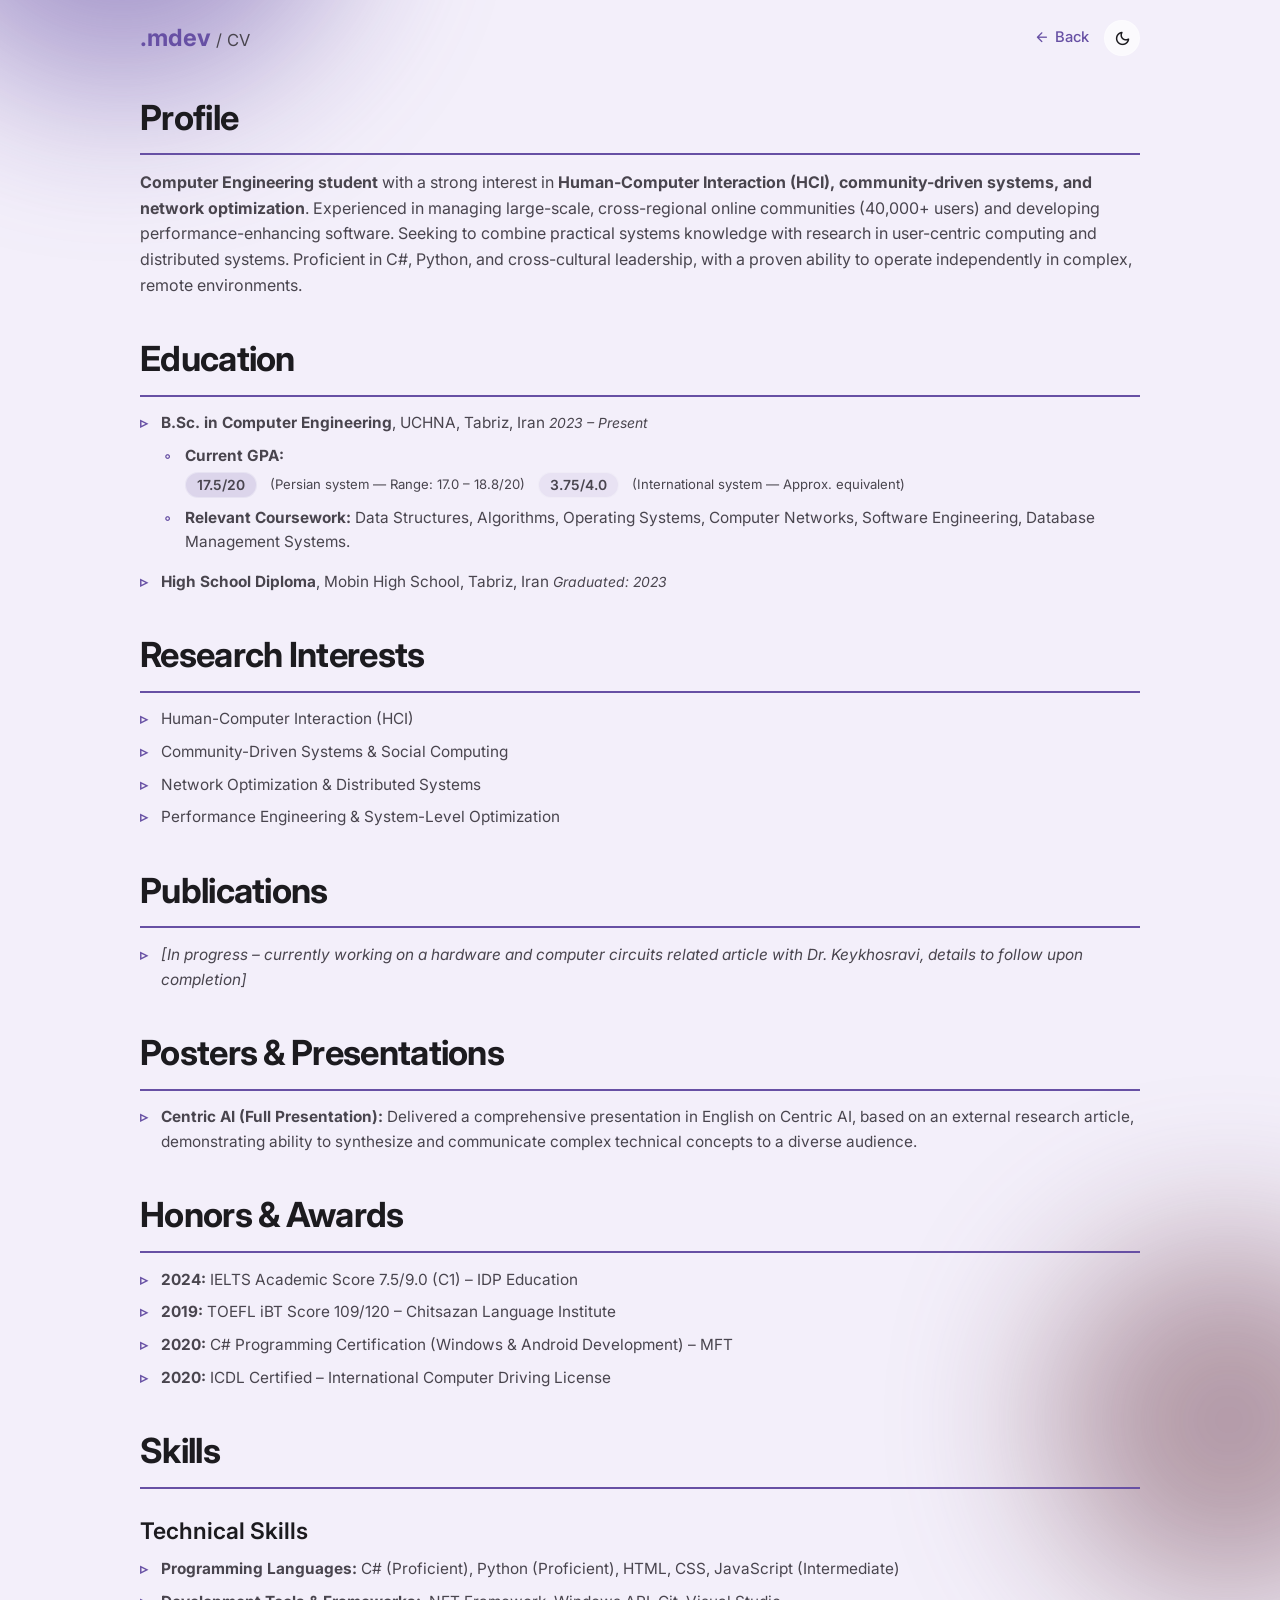
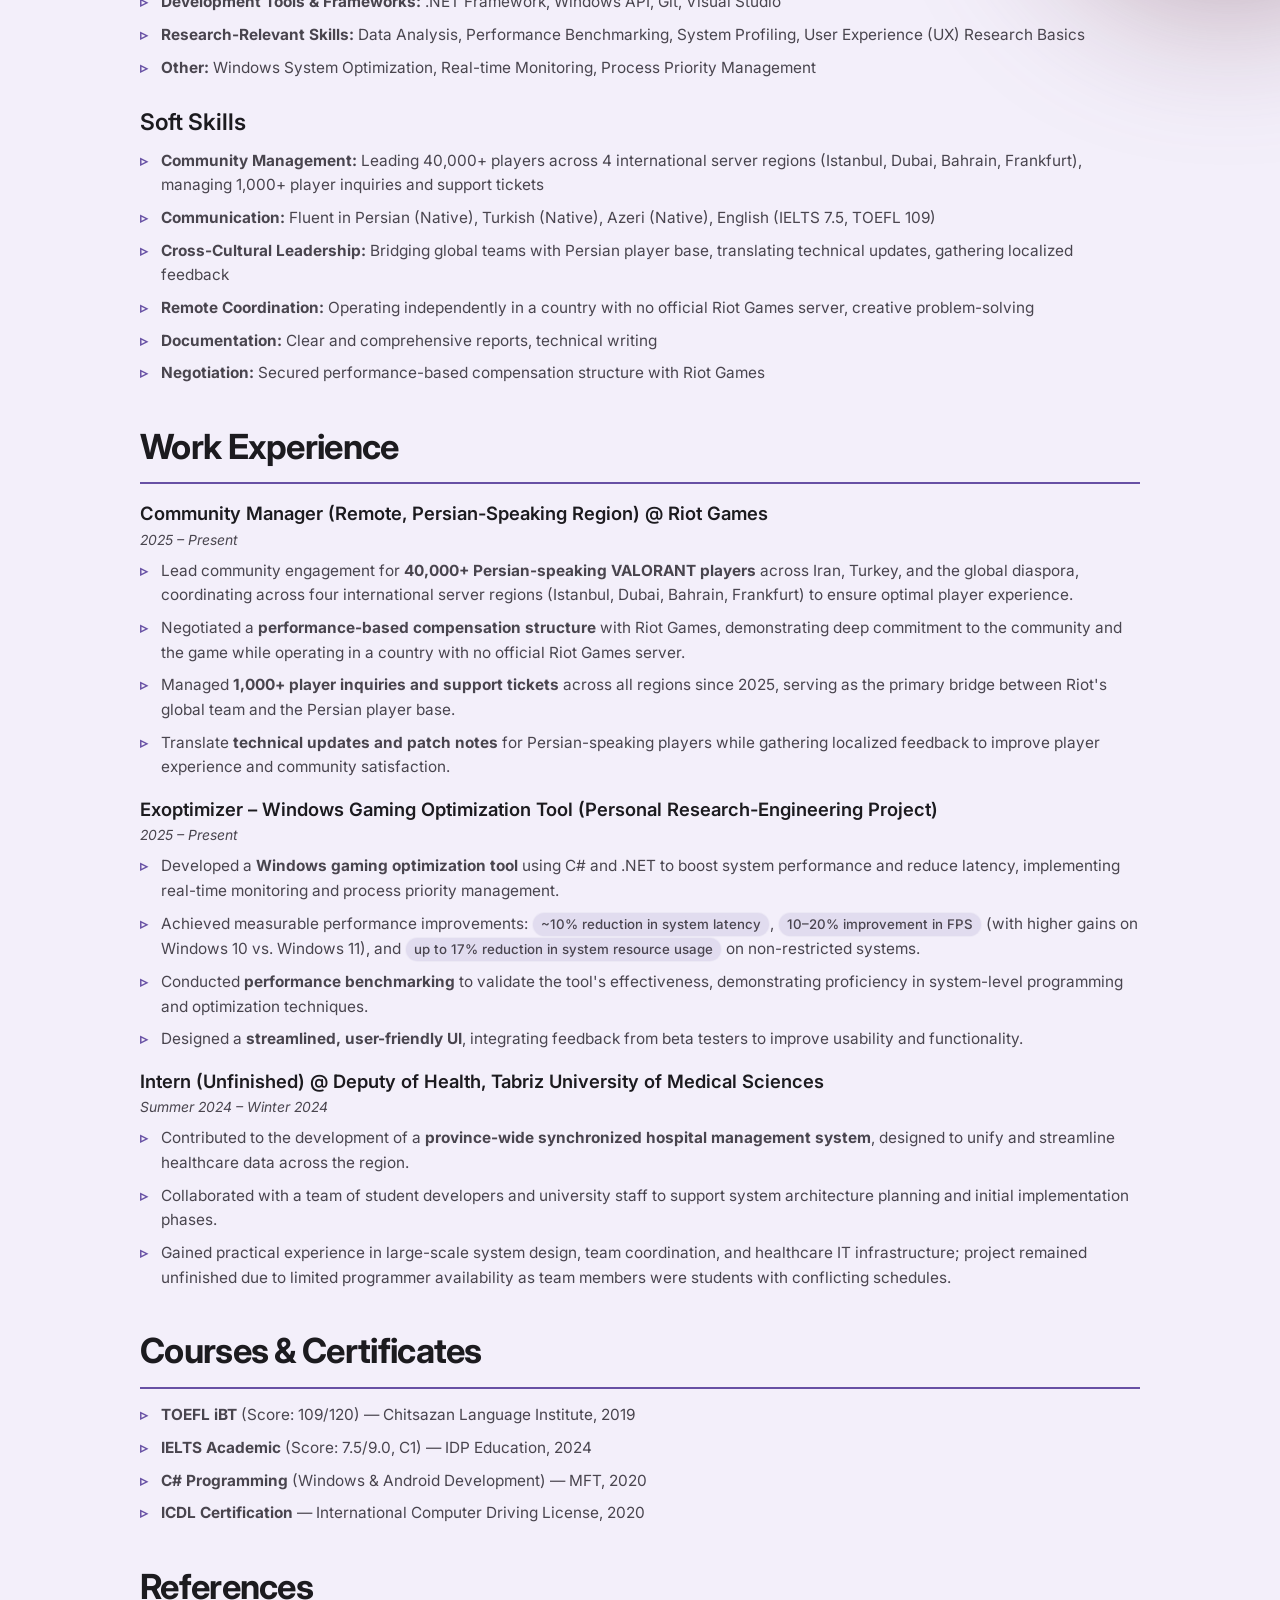
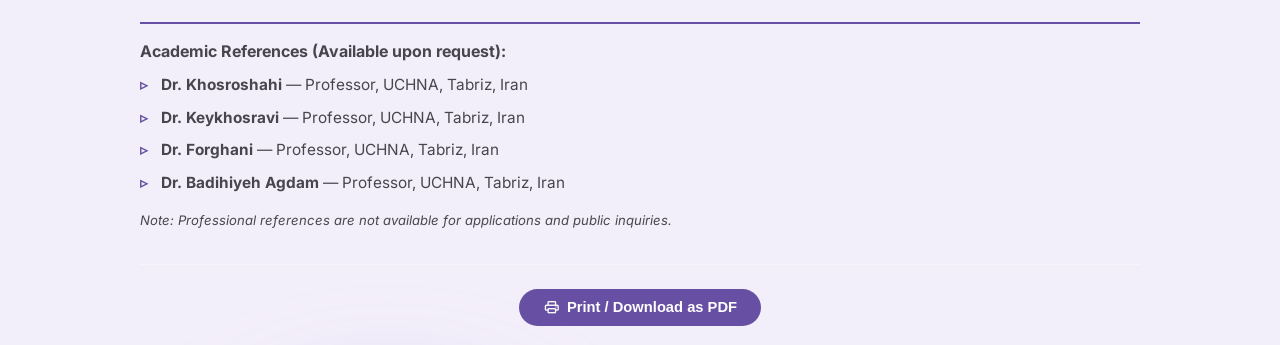
==== commit 8311fd9a: "Modified CV Page" ====
--- a/cv.html
+++ b/cv.html
@@ -37,11 +37,11 @@
             --dark-outline: #938f99;
 
             --font-family: "Inter", sans-serif;
-            --spacing-sm: clamp(0.5rem, 0.45rem + 0.2vw, 0.65rem);
-            --spacing-md: clamp(0.85rem, 0.75rem + 0.4vw, 1.1rem);
-            --spacing-lg: clamp(1.2rem, 1rem + 0.8vw, 1.7rem);
-            --spacing-xl: clamp(1.6rem, 1.3rem + 1.2vw, 2.4rem);
-            --radius-lg: 28px;
+            --spacing-sm: clamp(0.4rem, 0.35rem + 0.2vw, 0.65rem);
+            --spacing-md: clamp(0.7rem, 0.6rem + 0.4vw, 1.1rem);
+            --spacing-lg: clamp(1rem, 0.85rem + 0.8vw, 1.7rem);
+            --spacing-xl: clamp(1.3rem, 1.1rem + 1.2vw, 2.4rem);
+            --radius-lg: clamp(16px, 3vw, 28px);
             --radius-full: 9999px;
             --transition-normal: 0.35s cubic-bezier(0.4, 0, 0.2, 1);
         }
@@ -99,7 +99,7 @@
             color: var(--on-surface);
             transition: background-color var(--transition-normal), color var(--transition-normal);
             line-height: 1.6;
-            padding: 2rem 1.5rem;
+            padding: 1.2rem 1rem;
             display: flex;
             justify-content: center;
             min-height: 100dvh;
@@ -112,7 +112,7 @@
             100% { opacity: 1; transform: translateY(0); }
         }
 
-        /* ---- Loading Spinner (shows while page loads) ---- */
+        /* ---- Loading Spinner ---- */
         .page-loader {
             position: fixed;
             inset: 0;
@@ -131,8 +131,8 @@
         }
 
         .loader-spinner {
-            width: 48px;
-            height: 48px;
+            width: 44px;
+            height: 44px;
             border-radius: 50%;
             border: 4px solid var(--glass-border-soft);
             border-top-color: var(--primary);
@@ -143,7 +143,6 @@
             to { transform: rotate(360deg); }
         }
 
-        /* Hide loader once page is ready */
         body.loaded .page-loader {
             opacity: 0;
             visibility: hidden;
@@ -166,30 +165,30 @@
         .bg-mesh span {
             position: absolute;
             border-radius: 50%;
-            filter: blur(min(90px, 12vw));
+            filter: blur(min(80px, 12vw));
             opacity: 0.55;
             will-change: transform;
         }
         body.dark-theme .bg-mesh span { opacity: 0.35; }
         .bg-mesh .m1 {
-            width: clamp(280px, 38vw, 560px);
-            height: clamp(280px, 38vw, 560px);
+            width: clamp(220px, 35vw, 560px);
+            height: clamp(220px, 35vw, 560px);
             background: var(--primary);
             top: -10%;
             left: -8%;
             animation: drift1 22s ease-in-out infinite alternate;
         }
         .bg-mesh .m2 {
-            width: clamp(240px, 32vw, 480px);
-            height: clamp(240px, 32vw, 480px);
+            width: clamp(180px, 28vw, 480px);
+            height: clamp(180px, 28vw, 480px);
             background: var(--tertiary);
             top: 35%;
             right: -10%;
             animation: drift2 26s ease-in-out infinite alternate;
         }
         .bg-mesh .m3 {
-            width: clamp(220px, 30vw, 460px);
-            height: clamp(220px, 30vw, 460px);
+            width: clamp(160px, 25vw, 460px);
+            height: clamp(160px, 25vw, 460px);
             background: var(--secondary);
             bottom: -12%;
             left: 18%;
@@ -203,8 +202,8 @@
         .glass {
             position: relative;
             background: var(--glass-fill);
-            backdrop-filter: blur(20px) saturate(160%);
-            -webkit-backdrop-filter: blur(20px) saturate(160%);
+            backdrop-filter: blur(16px) saturate(160%);
+            -webkit-backdrop-filter: blur(16px) saturate(160%);
             border: 1px solid var(--glass-border);
             border-radius: var(--radius-lg);
             box-shadow: var(--glass-shadow);
@@ -236,7 +235,7 @@
 
         /* ---- Typography ---- */
         h1 {
-            font-size: clamp(1.6rem, 1.35rem + 1.2vw, 2.2rem);
+            font-size: clamp(1.4rem, 1.2rem + 1.2vw, 2.2rem);
             font-weight: 700;
             letter-spacing: -0.02em;
             border-bottom: 2px solid var(--primary);
@@ -246,29 +245,39 @@
             color: var(--on-surface);
         }
         h2 {
-            font-size: clamp(1.2rem, 1rem + 0.6vw, 1.5rem);
+            font-size: clamp(1.1rem, 0.95rem + 0.6vw, 1.5rem);
             font-weight: 600;
             margin-top: var(--spacing-lg);
             margin-bottom: var(--spacing-sm);
             color: var(--on-surface);
         }
         h3 {
-            font-size: clamp(1rem, 0.9rem + 0.4vw, 1.15rem);
+            font-size: clamp(0.95rem, 0.85rem + 0.4vw, 1.15rem);
             font-weight: 600;
             margin-top: var(--spacing-md);
             margin-bottom: var(--spacing-xs);
             color: var(--on-surface);
         }
-        p { margin-bottom: var(--spacing-sm); color: var(--on-surface-variant); }
-        .date { color: var(--on-surface-variant); font-style: italic; font-size: 0.9rem; }
+        p {
+            margin-bottom: var(--spacing-sm);
+            color: var(--on-surface-variant);
+            font-size: clamp(0.9rem, 0.85rem + 0.2vw, 1rem);
+        }
+        .date {
+            color: var(--on-surface-variant);
+            font-style: italic;
+            font-size: clamp(0.8rem, 0.75rem + 0.15vw, 0.9rem);
+        }
 
         /* ---- Lists ---- */
         ul { list-style: none; padding-left: 0; margin-bottom: var(--spacing-md); }
         ul li {
             position: relative;
-            padding-left: 1.5rem;
+            padding-left: 1.3rem;
             margin-bottom: var(--spacing-sm);
             color: var(--on-surface-variant);
+            font-size: clamp(0.85rem, 0.8rem + 0.2vw, 1rem);
+            line-height: 1.6;
         }
         ul li::before {
             content: "▹";
@@ -277,44 +286,47 @@
             color: var(--primary);
             font-weight: 700;
         }
-        .indent { padding-left: 1.8rem; }
+        .indent { padding-left: 1.5rem; }
         .indent li::before { content: "◦"; }
 
         /* ---- GPA Badges ---- */
         .gpa-container {
             display: flex;
             flex-wrap: wrap;
-            gap: 0.4rem 1rem;
+            gap: 0.3rem 0.8rem;
             align-items: center;
             margin: 0.2rem 0 0.4rem 0;
         }
         .gpa-badge {
             background: rgba(var(--primary-rgb), 0.16);
-            padding: 0.1rem 0.8rem;
+            padding: 0.05rem 0.7rem;
             border-radius: var(--radius-full);
             font-weight: 600;
-            font-size: 0.9rem;
+            font-size: clamp(0.8rem, 0.75rem + 0.15vw, 0.9rem);
             border: 1px solid var(--glass-border-soft);
         }
         .gpa-badge-international {
             background: rgba(var(--primary-rgb), 0.08);
-            padding: 0.1rem 0.8rem;
+            padding: 0.05rem 0.7rem;
             border-radius: var(--radius-full);
             font-weight: 600;
-            font-size: 0.9rem;
+            font-size: clamp(0.8rem, 0.75rem + 0.15vw, 0.9rem);
             border: 1px solid var(--glass-border-soft);
         }
-        .gpa-label { color: var(--on-surface-variant); font-size: 0.85rem; }
+        .gpa-label {
+            color: var(--on-surface-variant);
+            font-size: clamp(0.75rem, 0.7rem + 0.15vw, 0.85rem);
+        }
 
         /* ---- Metric Highlight ---- */
         .metric-highlight {
             background: rgba(var(--primary-rgb), 0.12);
-            padding: 0.05rem 0.6rem;
+            padding: 0.05rem 0.5rem;
             border-radius: var(--radius-full);
             font-weight: 500;
             border: 1px solid var(--glass-border-soft);
             display: inline-block;
-            font-size: 0.85rem;
+            font-size: clamp(0.8rem, 0.75rem + 0.1vw, 0.85rem);
         }
 
         /* ---- Header / Nav ---- */
@@ -327,7 +339,7 @@
             gap: var(--spacing-sm);
         }
         .cv-header .logo {
-            font-size: clamp(1.2rem, 1rem + 0.6vw, 1.6rem);
+            font-size: clamp(1.1rem, 1rem + 0.6vw, 1.6rem);
             font-weight: 700;
             color: var(--primary);
         }
@@ -336,6 +348,7 @@
             color: var(--primary);
             text-decoration: none;
             font-weight: 500;
+            font-size: clamp(0.85rem, 0.8rem + 0.15vw, 0.95rem);
             display: inline-flex;
             align-items: center;
             gap: 4px;
@@ -348,8 +361,8 @@
             background: var(--glass-fill-strong);
             border: 1px solid var(--glass-border-soft);
             border-radius: var(--radius-full);
-            width: 38px;
-            height: 38px;
+            width: 36px;
+            height: 36px;
             display: flex;
             align-items: center;
             justify-content: center;
@@ -361,41 +374,64 @@
             transform: scale(1.08) rotate(15deg);
             background: rgba(var(--primary-rgb), 0.2);
         }
+        .theme-toggle-mini .material-symbols-rounded {
+            font-size: 1.2rem;
+        }
 
         /* ---- Print Button ---- */
         .print-btn {
             background: var(--primary);
             color: var(--on-primary);
             border: none;
-            padding: 0.7rem 2rem;
+            padding: 0.6rem 1.5rem;
             border-radius: var(--radius-full);
             font-weight: 600;
-            font-size: 0.95rem;
+            font-size: clamp(0.85rem, 0.8rem + 0.15vw, 0.95rem);
             cursor: pointer;
             transition: all var(--transition-normal);
             display: inline-flex;
             align-items: center;
-            gap: 8px;
+            gap: 6px;
+            width: auto;
         }
         .print-btn:hover {
-            transform: translateY(-3px);
+            transform: translateY(-2px);
             box-shadow: 0 8px 24px rgba(var(--primary-rgb), 0.35);
         }
         .print-btn:active { transform: scale(0.95); }
 
         /* ---- Responsive ---- */
         @media (max-width: 600px) {
-            body { padding: 1rem 0.8rem; }
-            .glass { padding: var(--spacing-md); }
-            .cv-header { flex-direction: column; align-items: flex-start; }
+            body { padding: 0.8rem 0.6rem; }
+            .glass { padding: var(--spacing-md); border-radius: clamp(14px, 2.5vw, 20px); }
+            .cv-header { flex-direction: column; align-items: stretch; gap: var(--spacing-sm); }
+            .cv-header > div:last-child { justify-content: space-between; }
             .gpa-container { flex-direction: column; align-items: flex-start; gap: 0.2rem; }
-            .indent { padding-left: 1rem; }
-            h1 { margin-top: var(--spacing-lg); }
+            .indent { padding-left: 0.8rem; }
+            h1 { margin-top: var(--spacing-lg); font-size: clamp(1.3rem, 1.1rem + 1vw, 1.6rem); }
+            h2 { font-size: clamp(1rem, 0.9rem + 0.4vw, 1.2rem); }
+            h3 { font-size: clamp(0.9rem, 0.85rem + 0.2vw, 1rem); }
+            ul li { padding-left: 1.1rem; font-size: clamp(0.8rem, 0.75rem + 0.15vw, 0.9rem); }
+            .print-btn {
+                width: 100%;
+                justify-content: center;
+                padding: 0.7rem 1rem;
+            }
+        }
+
+        @media (max-width: 380px) {
+            body { padding: 0.5rem 0.4rem; }
+            .glass { padding: var(--spacing-sm); }
+            .cv-header .logo { font-size: 1rem; }
+            .theme-toggle-mini { width: 32px; height: 32px; }
+            .theme-toggle-mini .material-symbols-rounded { font-size: 1rem; }
+            .gpa-badge, .gpa-badge-international { font-size: 0.7rem; padding: 0.05rem 0.5rem; }
+            .gpa-label { font-size: 0.65rem; }
         }
 
         /* ---- Print ---- */
         @media print {
-            body { background: white; padding: 0.5in; opacity: 1 !important; animation: none !important; }
+            body { background: white; padding: 0.4in; opacity: 1 !important; animation: none !important; }
             .page-loader { display: none !important; }
             .bg-mesh { display: none; }
             .glass {
@@ -404,6 +440,7 @@
                 -webkit-backdrop-filter: none !important;
                 border: 1px solid #ccc !important;
                 box-shadow: none !important;
+                padding: 0.8rem !important;
             }
             .glass::before, .glass::after { display: none; }
             .cv-header .back-link { display: none; }
@@ -412,6 +449,8 @@
             h1 { border-bottom-color: #000; }
             .gpa-badge, .gpa-badge-international { background: #eee; border-color: #999; }
             .metric-highlight { background: #eee; border-color: #999; }
+            ul li { font-size: 10pt !important; }
+            p { font-size: 10pt !important; }
         }
     </style>
 </head>
@@ -435,11 +474,11 @@
             <div class="logo"><a href="index.html">.mdev</a> <span style="font-weight: 400; color: var(--on-surface-variant); font-size: 0.7em;">/ CV</span></div>
             <div style="display: flex; align-items: center; gap: var(--spacing-md); flex-wrap: wrap;">
                 <a href="index.html" class="back-link">
-                    <span class="material-symbols-rounded" style="font-size: 1.2rem;">arrow_back</span>
-                    Back to Portfolio
+                    <span class="material-symbols-rounded" style="font-size: 1.1rem;">arrow_back</span>
+                    Back
                 </a>
                 <button class="theme-toggle-mini" id="theme-toggle-btn" aria-label="Toggle dark mode">
-                    <span class="material-symbols-rounded" id="theme-icon" style="font-size: 1.3rem;">dark_mode</span>
+                    <span class="material-symbols-rounded" id="theme-icon">dark_mode</span>
                 </button>
             </div>
         </div>
@@ -565,12 +604,12 @@
             <li><strong>Dr. Forghani</strong> — Professor, UCHNA, Tabriz, Iran</li>
             <li><strong>Dr. Badihiyeh Agdam</strong> — Professor, UCHNA, Tabriz, Iran</li>
         </ul>
-        <p style="color: var(--on-surface-variant); font-style: italic; font-size: 0.9rem;">Note: Professional references are not available for applications and public inquiries.</p>
+        <p style="color: var(--on-surface-variant); font-style: italic; font-size: clamp(0.75rem, 0.7rem + 0.15vw, 0.9rem);">Note: Professional references are not available for applications and public inquiries.</p>
 
         <!-- ===== PRINT BUTTON ===== -->
         <div style="margin-top: var(--spacing-xl); padding-top: var(--spacing-lg); border-top: 1px solid var(--glass-border-soft); text-align: center;" class="no-print">
             <button onclick="window.print()" class="print-btn">
-                <span class="material-symbols-rounded" style="font-size: 1.2rem;">print</span>
+                <span class="material-symbols-rounded" style="font-size: 1.1rem;">print</span>
                 Print / Download as PDF
             </button>
         </div>
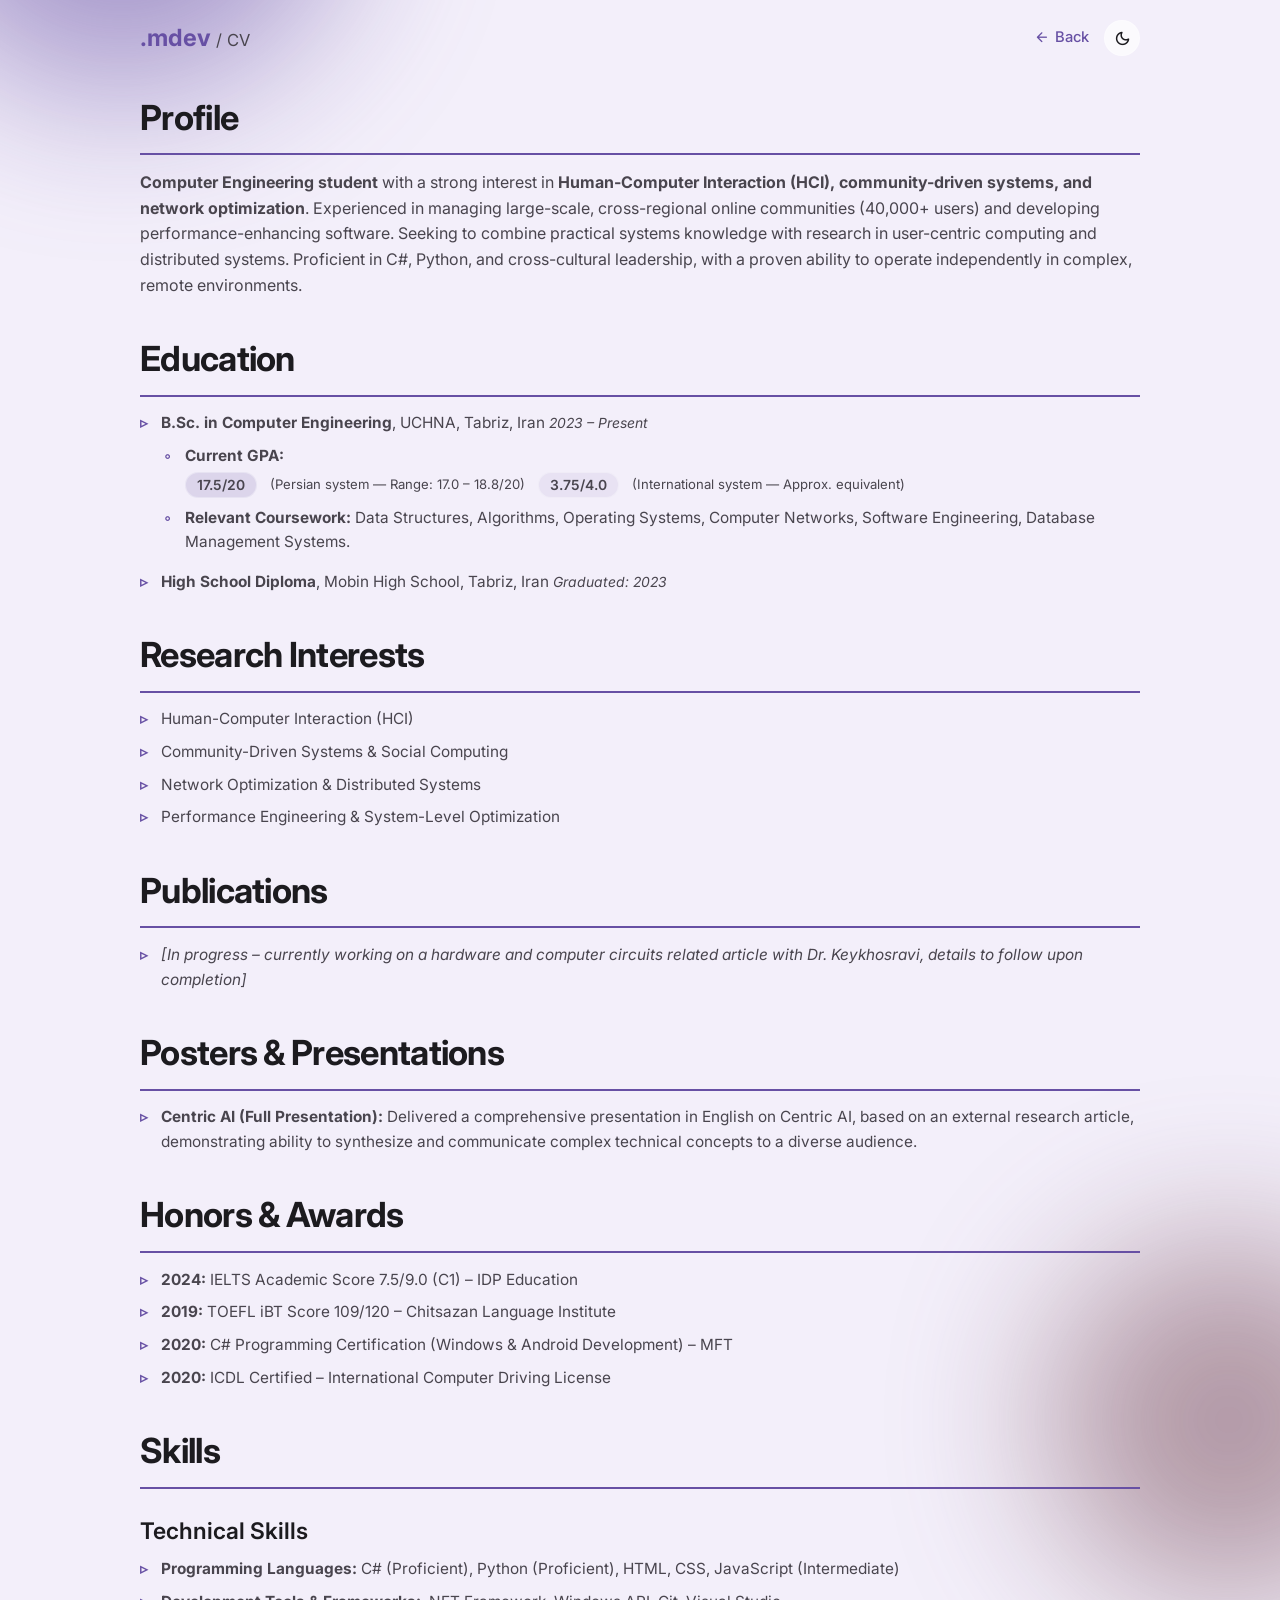
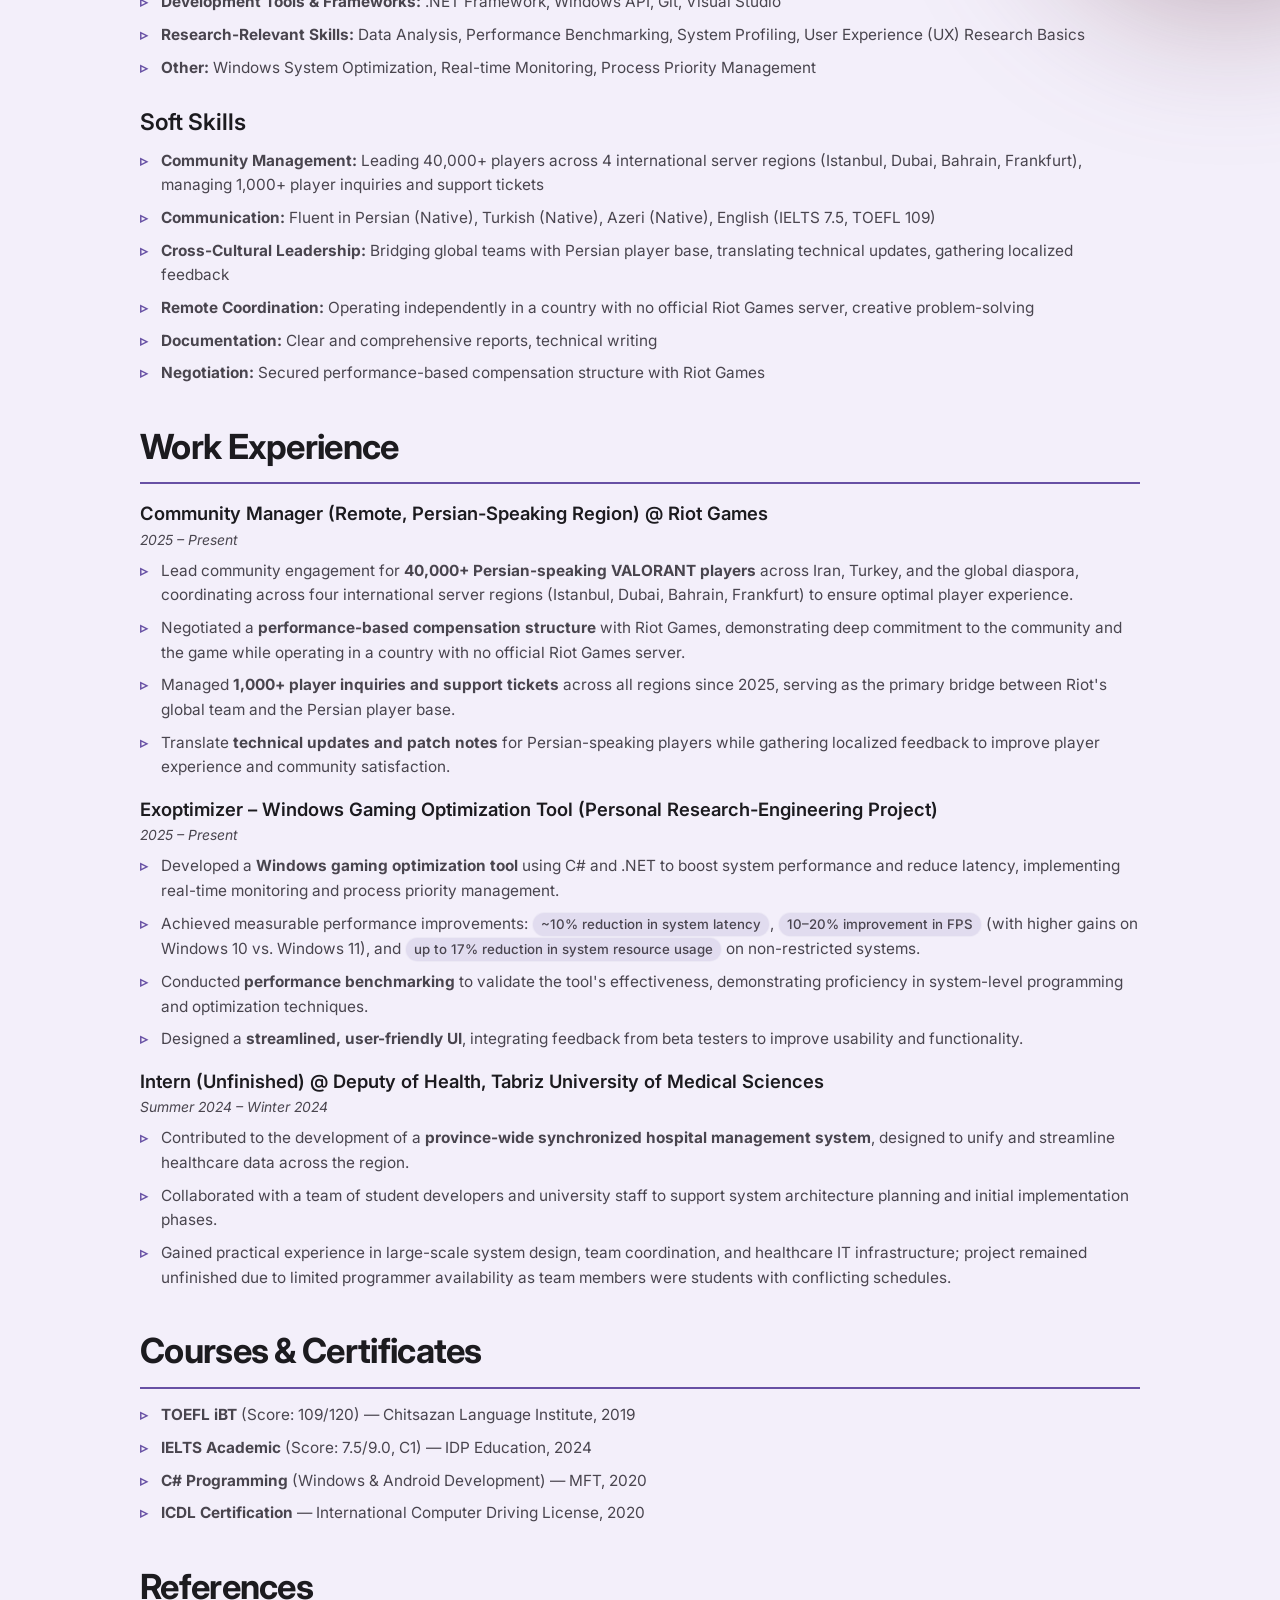
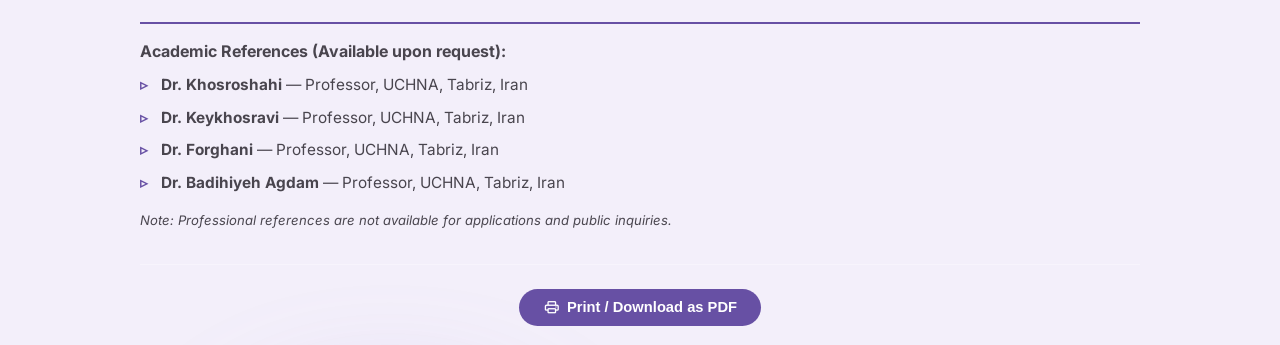
==== commit 98f0961d: "Performance Optimizations & Additional Picture Upload" ====
--- a/cv.html
+++ b/cv.html
@@ -3,7 +3,7 @@
 <head>
     <meta charset="UTF-8">
     <meta name="viewport" content="width=device-width, initial-scale=1.0, viewport-fit=cover">
-    <title>Mobin Mardi - CV</title>
+    <title>.mdev/cv</title>
 
     <meta name="description" content="Mobin Mardi — Curriculum Vitae. Computer Engineering student, Community Manager at Riot Games." />
     <link rel="icon" href="https://i.postimg.cc/5t4yKsr4/favicon-32x32.png" type="image/png">
